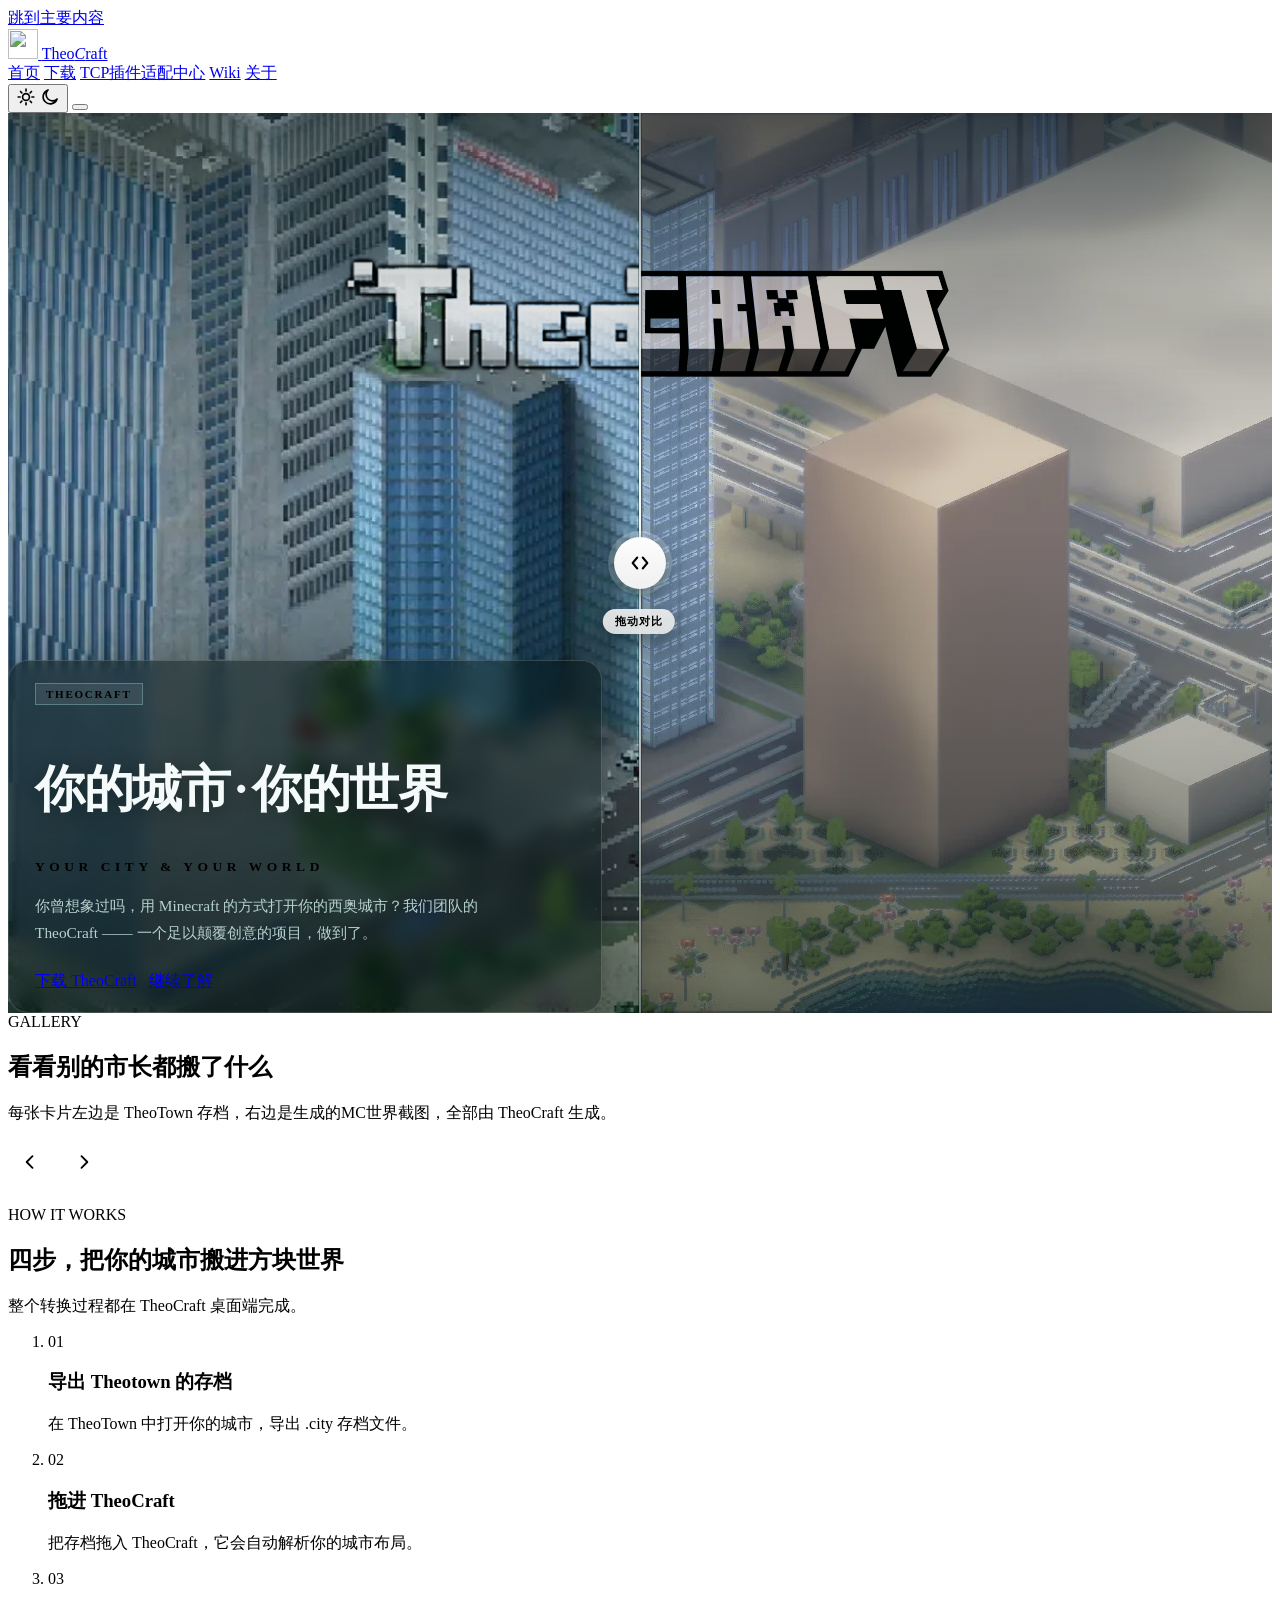
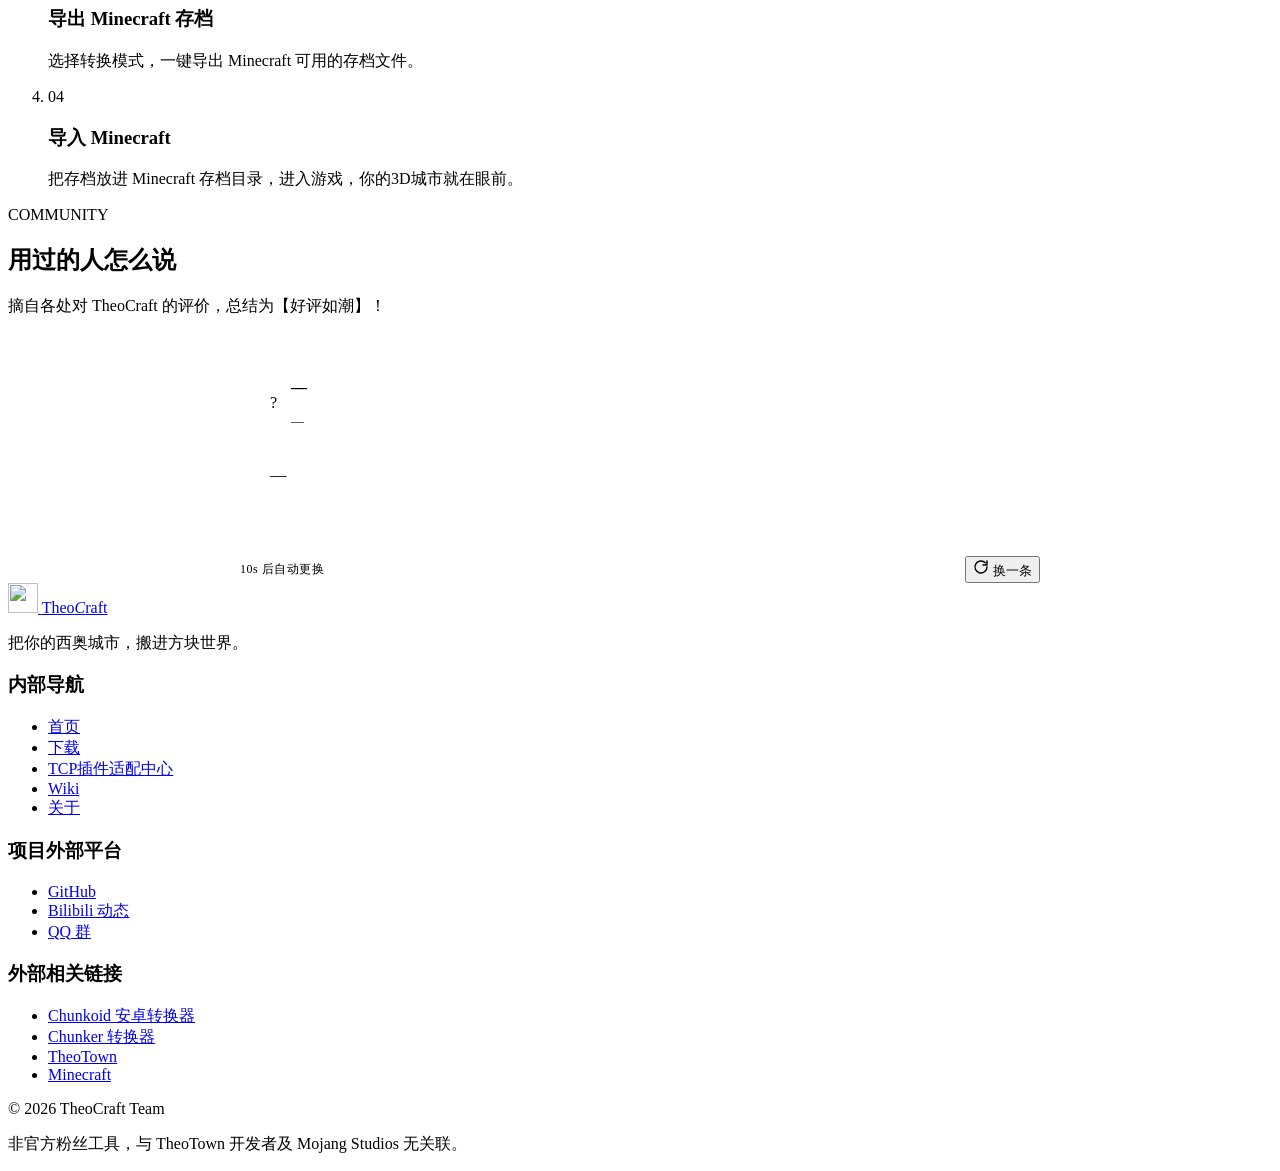
==== index.html @ 5db36d24 "Merge pull request #1 from DozenesStudio/main update v0.0.2-260111" ====
<!DOCTYPE html>
<html lang="zh-CN">

<head>
  <meta charset="UTF-8">
  <meta name="viewport" content="width=device-width, initial-scale=1">
  <meta name="color-scheme" content="light dark">
  <meta name="theme-color" content="#04211f">
  <title>TheoCraft</title>
  <meta name="description"
    content="TheoCraft————用Minecraft打开你的西奥城市！">

  <!-- 主题判定放在最前面：深色模式用户不会先看到一瞬白屏 -->
  <script>
    (function () {
      var root = document.documentElement;
      root.classList.add('js');            // 有 JS 才启用滚动入场动画，避免脚本失效时内容不显示
      var theme;
      try {
        theme = localStorage.getItem('theocraft-theme');
        if (theme !== 'light' && theme !== 'dark') {
          theme = window.matchMedia('(prefers-color-scheme: dark)').matches ? 'dark' : 'light';
        }
      } catch (e) {
        theme = 'light';
      }
      root.setAttribute('data-theme', theme);
    })();
  </script>

  <!-- 内联 SVG 图标，不额外请求文件 -->
  <link rel="icon"
    href="data:image/svg+xml,%3Csvg xmlns='http://www.w3.org/2000/svg' viewBox='0 0 32 32'%3E%3Cpath d='M18 3.1 29.2 8.7 18 14.3 6.8 8.7z' fill='%236cbb3c'/%3E%3Cpath d='M6.8 8.7 18 14.3v13.6L6.8 22.3z' fill='%2314a794'/%3E%3Cpath d='M29.2 8.7 18 14.3v13.6l11.2-5.6z' fill='%230b4741'/%3E%3C/svg%3E">

  <link rel="stylesheet" href="style.css">
</head>

<body>
  <a class="skip-link" href="#main">跳到主要内容</a>

  <!-- ==========================================================
       1. 导航栏：覆盖在首屏大图之上，滚动过首屏后变为实底
          链接居中置顶，左侧 logo 固定；所有页面共用同一套结构
       ========================================================== -->
  <header class="nav" id="siteNav">
    <div class="nav__inner">
      <!-- LOGO：图片取自 assets/icon/Sicon.svg（单色白，浅色底上由 CSS 反相） -->
      <a class="logo" href="index.html" aria-label="TheoCraft 首页">
        <img class="logo__mark" src="assets/icon/Sicon.svg" alt="" width="30" height="30">
        <span class="logo__text">Theo<em>C</em>raft</span>
      </a>

      <!-- 导航链接：桌面端绝对居中，窄屏由 JS 收进汉堡菜单 -->
      <nav class="nav__links" id="navLinks" aria-label="主导航">
        <a class="nav__link is-active" href="index.html" aria-current="page">首页</a>
        <a class="nav__link" href="download/index.html">下载</a>
        <a class="nav__link" href="plugins/index.html">TCP插件适配中心</a>
        <a class="nav__link" href="wiki/index.html">Wiki</a>
        <a class="nav__link" href="about/index.html">关于</a>
      </nav>

      <div class="nav__tools">
        <!-- 白天 / 黑夜模式切换 -->
        <button class="theme-toggle" id="themeToggle" type="button" aria-label="切换到深色模式" title="切换白天 / 黑夜模式">
          <span class="theme-toggle__icons" aria-hidden="true">
            <svg class="theme-toggle__icon theme-toggle__icon--sun" viewBox="0 0 24 24" width="20" height="20"
              fill="none" stroke="currentColor" stroke-width="2" stroke-linecap="round">
              <circle cx="12" cy="12" r="4.1"></circle>
              <path d="M12 2.6v2.3M12 19.1v2.3M2.6 12h2.3M19.1 12h2.3M5.4 5.4 7 7M17 17l1.6 1.6M18.6 5.4 17 7M7 17l-1.6 1.6">
              </path>
            </svg>
            <svg class="theme-toggle__icon theme-toggle__icon--moon" viewBox="0 0 24 24" width="20" height="20"
              fill="none" stroke="currentColor" stroke-width="2" stroke-linecap="round" stroke-linejoin="round">
              <path d="M20.5 14.4A8.6 8.6 0 1 1 9.6 3.5a6.7 6.7 0 0 0 10.9 10.9Z"></path>
            </svg>
          </span>
        </button>

        <button class="hamburger" id="navToggle" type="button" aria-label="打开菜单" aria-expanded="false"
          aria-controls="navLinks">
          <span class="hamburger__bar"></span>
          <span class="hamburger__bar"></span>
          <span class="hamburger__bar"></span>
        </button>
      </div>
    </div>
  </header>

  <main id="main">

    <!-- ==========================================================
         2. Hero 首屏：对比大图铺满整个屏幕
         ========================================================== -->
    <section class="hero" id="top">

      <!-- 舞台层：背景图 + 对比图 + 压暗层 + 角标，全部铺满首屏 -->
      <div class="hero__stage">

        <!-- 全屏背景图：与对比图交替播放（5 秒切换，拖动对比轴时暂停） -->
        <div class="hero__bg" id="heroBg" aria-hidden="true">
          <img src="assets/background.webp" alt="" draggable="false">
        </div>

        <!-- 拖动对比：两张图尺寸完全一致，右侧靠 clip-path 按 --pos 裁剪露出 -->
        <div class="compare" id="compare" role="slider" tabindex="0"
          aria-label="TheoTown 原图与 Minecraft 效果对比：左右拖动查看" aria-valuemin="0" aria-valuemax="100"
          aria-valuenow="50">
          <img class="compare__layer compare__layer--before" src="assets/before.webp" alt="TheoTown 中的像素城市俯视图"
            draggable="false" fetchpriority="high">
          <img class="compare__layer compare__layer--after" src="assets/after.webp" alt="同一座城市转换到 Minecraft 后的方块俯视图"
            draggable="false" fetchpriority="high">

          <!-- 竖直隔板 + 圆形手柄 + 拖动提示 -->
          <div class="compare__divider" aria-hidden="true">
            <span class="compare__handle">
              <svg viewBox="0 0 24 24" width="22" height="22" fill="none" stroke="currentColor" stroke-width="2.2"
                stroke-linecap="round" stroke-linejoin="round">
                <path d="M9 6 4 12l5 6"></path>
                <path d="M15 6l5 6-5 6"></path>
              </svg>
            </span>
            <span class="compare__hint">拖动对比</span>
          </div>
        </div>

        <!-- 压暗层：保证导航栏与文案在任何截图上都能看清 -->
        <div class="hero__scrim" aria-hidden="true"></div>

      <!-- 文案层：鼠标移上来时，整张对比图高斯模糊以突出文字 -->
      <div class="hero__content">
        <div class="hero__panel" id="heroPanel">
          <span class="hero__eyebrow">TheoCraft</span>
          <h1 class="hero__title">你的城市<span class="hero__comma">·</span>你的世界</h1>
          <p class="hero__en">YOUR CITY & YOUR WORLD</p>
          <p class="hero__sub">
            你曾想象过吗，用 Minecraft 的方式打开你的西奥城市？我们团队的 TheoCraft —— 一个足以颠覆创意的项目，做到了。
          </p>
          <div class="hero__actions">
            <a class="btn btn--primary btn--lg" href="download/index.html">下载 TheoCraft</a>
            <a class="btn btn--ghost btn--lg" href="#gallery">继续了解</a>
          </div>
        </div>
      </div>
    </section>

    <div class="pixel-band" aria-hidden="true"></div>

    <!-- ==========================================================
         3. 转化实例：横向滚动列表（卡片内含前 / 后对比）
         ========================================================== -->
    <section class="section" id="gallery">
      <div class="container">
        <div class="section__head section__head--row reveal">
          <div>
            <span class="section__eyebrow">GALLERY</span>
            <h2 class="section__title">看看别的市长都搬了什么</h2>
            <p class="section__desc">每张卡片左边是 TheoTown 存档，右边是生成的MC世界截图，全部由 TheoCraft 生成。</p>
          </div>
          <!-- 桌面端左右箭头：不依赖鼠标滚轮横滑 -->
          <div class="gallery__nav">
            <button class="arrow" id="galleryPrev" type="button" aria-label="上一个实例">
              <svg viewBox="0 0 24 24" width="20" height="20" fill="none" stroke="currentColor" stroke-width="2.2"
                stroke-linecap="round" stroke-linejoin="round">
                <path d="M15 5l-7 7 7 7"></path>
              </svg>
            </button>
            <button class="arrow" id="galleryNext" type="button" aria-label="下一个实例">
              <svg viewBox="0 0 24 24" width="20" height="20" fill="none" stroke="currentColor" stroke-width="2.2"
                stroke-linecap="round" stroke-linejoin="round">
                <path d="M9 5l7 7-7 7"></path>
              </svg>
            </button>
          </div>
        </div>

        <!-- 卡片由 script.js 里的 CONVERSIONS 数组渲染 -->
        <div class="gallery__viewport" id="galleryTrack">
          <div class="gallery__list" id="galleryList"></div>
        </div>
      </div>
    </section>

    <!-- ==========================================================
         4. 怎么用：四步流程（下载信息见下载页）
         ========================================================== -->
    <section class="section section--alt" id="download">
      <div class="container">
        <div class="section__head reveal">
          <span class="section__eyebrow">HOW IT WORKS</span>
          <h2 class="section__title">四步，把你的城市搬进方块世界</h2>
          <p class="section__desc">
            整个转换过程都在 TheoCraft 桌面端完成。
          </p>
        </div>

        <ol class="steps">
          <li class="step reveal">
            <span class="step__num">01</span>
            <h3 class="step__title">导出 Theotown 的存档</h3>
            <p class="step__text">在 TheoTown 中打开你的城市，导出 .city 存档文件。</p>
          </li>
          <li class="step reveal">
            <span class="step__num">02</span>
            <h3 class="step__title">拖进 TheoCraft</h3>
            <p class="step__text">把存档拖入 TheoCraft，它会自动解析你的城市布局。</p>
          </li>
          <li class="step reveal">
            <span class="step__num">03</span>
            <h3 class="step__title">导出 Minecraft 存档</h3>
            <p class="step__text">选择转换模式，一键导出 Minecraft 可用的存档文件。</p>
          </li>
          <li class="step reveal">
            <span class="step__num">04</span>
            <h3 class="step__title">导入 Minecraft</h3>
            <p class="step__text">把存档放进 Minecraft 存档目录，进入游戏，你的3D城市就在眼前。</p>
          </li>
        </ol>
      </div>
    </section>

    <!-- ==========================================================
         5. 用户评价：10 秒自动轮播 + 手动刷新
         ========================================================== -->
    <section class="section" id="reviews">
      <div class="container">
        <div class="section__head reveal">
          <span class="section__eyebrow">COMMUNITY</span>
          <h2 class="section__title">用过的人怎么说</h2>
          <p class="section__desc">摘自各处对 TheoCraft 的评价，总结为【好评如潮】！</p>
        </div>

        <div class="review">
          <!-- 外面这层只负责滚动入场：淡入淡出交给里面的 review__card -->
          <div class="reveal">
            <!-- aria-live：内容自动变化时对读屏软件友好 -->
            <article class="review__card" id="reviewCard" aria-live="polite">
              <div class="review__top">
                <span class="avatar avatar--lg" id="reviewAvatar">?</span>
                <div class="review__who">
                  <p class="review__name" id="reviewName">—</p>
                  <p class="review__role" id="reviewRole">—</p>
                </div>
                <div class="stars" id="reviewStars"></div>
              </div>
              <p class="review__text" id="reviewText">—</p>
              <div class="review__bar"><span id="reviewBar"></span></div>
            </article>
          </div>

          <div class="review__controls reveal">
            <span class="review__timer" id="reviewTimerText">10s 后自动更换</span>
            <button class="btn btn--outline btn--sm" id="reviewRefreshBtn" type="button">
              <svg viewBox="0 0 24 24" width="16" height="16" fill="none" stroke="currentColor" stroke-width="2.2"
                stroke-linecap="round" stroke-linejoin="round">
                <path d="M21 12a9 9 0 1 1-2.6-6.4"></path>
                <path d="M21 3v6h-6"></path>
              </svg>
              换一条
            </button>
          </div>
        </div>
      </div>
    </section>

  </main>

  <!-- ==========================================================
       页脚（三列）
       ========================================================== -->
  <footer class="footer">
    <div class="container">
      <div class="footer__top">
        <a class="logo logo--footer" href="index.html" aria-label="TheoCraft 首页">
          <img class="logo__mark" src="assets/icon/Sicon.svg" alt="" width="30" height="30">
          <span class="logo__text">Theo<em>C</em>raft</span>
        </a>
        <p class="footer__tagline">把你的西奥城市，搬进方块世界。</p>
      </div>

      <div class="footer__cols">
        <div class="footer__col">
          <h3 class="footer__col-title">内部导航</h3>
          <ul class="footer__list">
            <li><a href="index.html">首页</a></li>
            <li><a href="download/index.html">下载</a></li>
            <li><a href="plugins/index.html">TCP插件适配中心</a></li>
            <li><a href="wiki/index.html">Wiki</a></li>
            <li><a href="about/index.html">关于</a></li>
          </ul>
        </div>

        <div class="footer__col">
          <h3 class="footer__col-title">项目外部平台</h3>
          <ul class="footer__list">
            <li><a href="https://github.com/dozeneststudio/theocraft" target="_blank" rel="noopener">GitHub</a></li>
            <!-- 链接待补充 -->
            <li><a href="#" data-todo title="待补充">Bilibili 动态</a></li>
            <!-- 链接待补充 -->
            <li><a href="#" data-todo title="待补充">QQ 群</a></li>
          </ul>
        </div>

        <div class="footer__col">
          <h3 class="footer__col-title">外部相关链接</h3>
          <ul class="footer__list">
            <li><a href="https://www.chunkoid.top" target="_blank" rel="noopener">Chunkoid 安卓转换器</a></li>
            <li><a href="https://www.chunker.app" target="_blank" rel="noopener">Chunker 转换器</a></li>
            <li><a href="https://www.theotown.com/" target="_blank" rel="noopener">TheoTown</a></li>
            <li><a href="https://www.minecraft.net/" target="_blank" rel="noopener">Minecraft</a></li>
          </ul>
        </div>
      </div>

      <div class="footer__bottom">
        <p class="footer__copy">© <span id="footerYear">2026</span> TheoCraft Team</p>
        <p class="footer__legal">非官方粉丝工具，与 TheoTown 开发者及 Mojang Studios 无关联。</p>
      </div>
    </div>
  </footer>

  <script src="assets/js/base.js" defer></script>
  <script src="script.js" defer></script>
</body>

</html>
---- style.css ----
/* ==========================================================================
   TheoCraft — 首页专属样式（style.css）
   --------------------------------------------------------------------------
   通用部分（设计令牌、导航、按钮、页脚、步骤、CTA、入场动画等）
   都在 assets/css/base.css 里，这里只写首页独有的模块：
     · Hero 首屏（全屏背景图 + 拖动对比大图 + 文案框，5 秒交替）
     · 转化实例横向滚动列表
     · 用户评价轮播
   ========================================================================== */
@import url("assets/css/base.css");

/* --------------------------------------------------------------------------
   1. Hero 首屏：对比大图铺满整个屏幕
   -------------------------------------------------------------------------- */
.hero {
  position: relative;
  height: 100vh;
  height: 100svh;          /* 移动端浏览器地址栏收起时不跳动 */
  min-height: 520px;
  overflow: hidden;
  background: var(--teal-950);
  /* 首屏永远是深色底：幽灵按钮按深色底配色 */
  --btn-ghost-fg: #d9ece9;
  --btn-ghost-bd: rgba(255, 255, 255, .3);
  --btn-ghost-bg: rgba(255, 255, 255, .1);
}

/* 舞台层：所有「贴边铺满」的东西都放在这里 */
.hero__stage {
  position: absolute; inset: 0; z-index: 1;
  overflow: hidden;
  animation: heroFade 1s var(--ease) backwards;
}

/* --- 全屏背景图：与对比图交替播放 --- */
.hero__bg {
  position: absolute; inset: 0; z-index: 0;
  overflow: hidden;
  opacity: 0;
  transition: opacity 1s var(--ease);
}
.hero__bg img {
  width: 100%; height: 100%;
  object-fit: cover;
}
/* 背景模式：显示背景图，隐藏对比组件和角标 */
.hero__stage.is-bg .hero__bg { opacity: 1; }
.hero__stage.is-bg .compare { opacity: 0; pointer-events: none; }
.hero__stage.is-bg .tag { opacity: 0; }

/* --- 拖动对比组件：没有边框、没有圆角、没有阴影，直接铺满 --- */
.compare {
  --pos: 50%;
  position: absolute; inset: 0; z-index: 1;
  overflow: hidden;
  cursor: ew-resize;
  /* 横向手势交给 JS 处理，纵向仍然可以正常滚动页面（移动端关键） */
  touch-action: pan-y;
  -webkit-user-select: none; user-select: none;
  -webkit-tap-highlight-color: transparent;
  /* 鼠标悬停在文案框上时，整张对比图糊掉，把注意力让给文字 */
  /* opacity 用于和背景图交替淡入淡出 */
  transition: filter .38s var(--ease), transform .5s var(--ease), opacity 1s var(--ease);
}
.hero.is-focus .compare { filter: blur(11px) saturate(.92); transform: scale(1.03); }

.compare__layer {
  position: absolute; inset: 0;
  width: 100%; height: 100%;
  object-fit: cover;
  pointer-events: none;
  animation: heroZoom 2s var(--ease) backwards;
  transition: clip-path .18s ease;
}
/* 右侧（Minecraft）图：从左侧按 --pos 裁掉，露出右边的部分 */
.compare__layer--after { clip-path: inset(0 0 0 var(--pos)); }

/* 拖动过程中关掉过渡，保证跟手 */
.compare.is-dragging .compare__layer,
.compare.is-dragging .compare__divider { transition: none; }

.compare__divider {
  position: absolute; top: 0; bottom: 0; left: var(--pos);
  width: 2px; margin-left: -1px;
  background: rgba(255, 255, 255, .94);
  box-shadow: 0 0 0 1px rgba(4, 33, 31, .35), 0 0 26px rgba(0, 0, 0, .5);
  pointer-events: none;
  transition: left .18s ease;
}
.compare__handle {
  position: absolute; top: 50%; left: 50%;
  /* 居中用 transform（兼容性最好）；晃动和缩放分别用独立的 translate / scale，
     三个属性互不覆盖，才能做到「一边晃一边放大」 */
  transform: translate(-50%, -50%);
  translate: 0 0;
  scale: 1;
  display: grid; place-items: center;
  width: 52px; height: 52px;
  border-radius: 50%;
  background: #fff;
  color: var(--teal-700);
  box-shadow: 0 6px 18px rgba(4, 33, 31, .5), 0 0 0 6px rgba(255, 255, 255, .24);
  transition: scale .16s ease;
}
.compare:hover .compare__handle,
.compare.is-dragging .compare__handle { scale: 1.06; }

/* 首次进入时的「可以拖」暗示：手柄轻轻来回晃
   注意：这里不能写成 :not(:hover)——.compare 是 inset:0 铺满整个首屏的，
   鼠标一移进画面就命中 hover，动画会被立刻摘掉，等于永远看不到。
   收尾只交给 .has-touched（用户真正拖过一次 / 用键盘调过就停），
   拖动中临时停一下，避免和缩放效果打架。 */
.compare:not(.has-touched):not(.is-dragging) .compare__handle {
  animation: handleNudge 2.8s ease-in-out 1.4s infinite;
}

/* 手柄下方的提示药丸 */
.compare__hint {
  position: absolute; left: 0; top: calc(50% + 46px);
  transform: translateX(-50%);
  padding: 5px 12px;
  border-radius: 999px;
  background: rgba(255, 255, 255, .94);
  color: var(--teal-800);
  font-family: var(--font-mono);
  font-size: 11px; font-weight: 700; letter-spacing: .1em;
  white-space: nowrap;
  box-shadow: 0 8px 22px rgba(2, 12, 11, .38);
  transition: opacity .3s ease, transform .3s ease;
}
.compare.has-touched .compare__hint { opacity: 0; transform: translateX(-50%) translateY(-8px); }

/* --- 压暗层：保证导航栏和文案在任何截图上都看得清 ---
   默认只上 62% 的浓度，背景大图能透出来；
   鼠标悬停 / 键盘聚焦到文案框时补满至 100%。 */
.hero__scrim {
  position: absolute; inset: 0; z-index: 2; pointer-events: none;
  background:
    /* 顶部：给导航栏压出一块足够暗的底，白色文字才稳 */
    linear-gradient(180deg, rgba(3, 17, 16, .82) 0%, rgba(3, 17, 16, .58) 7%,
                    rgba(3, 17, 16, .24) 19%, transparent 38%),
    /* 底部：托住文案框 */
    linear-gradient(0deg, rgba(3, 17, 16, .86) 0%, rgba(3, 17, 16, .5) 20%, transparent 54%);
  opacity: .62;
  transition: opacity .42s var(--ease);
}
.hero.is-focus .hero__scrim { opacity: 1; }

/* 文案层 */
.hero__content {
  position: absolute; inset: 0; z-index: 4;
  display: flex; align-items: flex-end; justify-content: flex-start;
  /* 下边距加大，把文案框整体往下压；上边距只保留导航栏高度即可 */
  padding-block: var(--nav-h) clamp(26px, 4vh, 46px);
  padding-inline: max(24px, calc((100% - var(--container)) / 2));
  pointer-events: none;    /* 让空白区域仍然可以拖动对比图 */
}

/* 文案框：默认浅浅一层玻璃，保证文字始终清晰；鼠标移上来时加强并模糊底图 */
.hero__panel {
  pointer-events: auto;
  width: 100%;
  /* 620px 时卡片右边缘会越过画面中线、盖住中央滑块，收窄到 540px 避开；
     两侧 padding 也一并从 30/26 收到 26/22，让卡片更紧凑 */
  max-width: 540px;
  padding: 22px 26px 20px;
  border: 1px solid rgba(255, 255, 255, .16);
  border-radius: 20px;
  background: rgba(3, 18, 17, .46);
  -webkit-backdrop-filter: blur(9px) saturate(1.1);
  backdrop-filter: blur(9px) saturate(1.1);
  box-shadow: 0 24px 64px rgba(2, 12, 11, .46);
  transition: background-color .38s var(--ease), border-color .38s var(--ease),
              transform .38s var(--ease);
}
.hero.is-focus .hero__panel {
  background: rgba(3, 18, 17, .66);
  border-color: rgba(255, 255, 255, .26);
  transform: translateY(-3px);
}

.hero__eyebrow {
  display: inline-block;
  margin-bottom: 14px;
  padding: 4px 10px;
  border: 1px solid rgba(155, 227, 217, .34);
  border-radius: var(--r-xs);
  background: rgba(255, 255, 255, .08);
  color: var(--teal-200);
  font-family: var(--font-mono);
  font-size: 11px; font-weight: 700; letter-spacing: .16em; text-transform: uppercase;
}

.hero__title {
  /* 上限从 58px 降到 50px：文案框收窄到 540px 后，58px 会把标题折成两行
     （实测 52px 是单行上界，50px 留一点余量） */
  font-size: clamp(30px, 4.2vw, 50px);
  line-height: 1.14;
  font-weight: 800;
  letter-spacing: -.03em;
  color: #f4fbfa;
  text-shadow: 0 2px 20px rgba(2, 12, 11, .4);
}
.hero__comma { color: var(--teal-300); margin: 0 .12em; }

.hero__en {
  margin-top: 10px;
  color: var(--teal-200);
  font-family: var(--font-mono);
  font-size: clamp(11px, 1.05vw, 14px);
  font-weight: 700;
  letter-spacing: .34em;
  text-transform: uppercase;
}

.hero__sub {
  margin-top: 18px;
  max-width: 30em;
  font-size: clamp(14.5px, 1.2vw, 16.5px);
  line-height: 1.75;
  color: #b6d2ce;
}

.hero__actions {
  margin-top: 24px;
  display: flex; flex-wrap: wrap; gap: 12px;
}

/* 文案逐行入场 */
.hero__panel > * { animation: heroIn .85s var(--ease) backwards; }
.hero__panel > *:nth-child(1) { animation-delay: .14s; }
.hero__panel > *:nth-child(2) { animation-delay: .22s; }
.hero__panel > *:nth-child(3) { animation-delay: .30s; }
.hero__panel > *:nth-child(4) { animation-delay: .38s; }
.hero__panel > *:nth-child(5) { animation-delay: .46s; }
.hero__panel > *:nth-child(6) { animation-delay: .54s; }

/* --------------------------------------------------------------------------
   2. 转化实例：横向滚动列表
   -------------------------------------------------------------------------- */
.gallery__nav { display: flex; gap: 10px; flex: 0 0 auto; }

.arrow {
  display: grid; place-items: center;
  width: 44px; height: 44px;
  border: 1px solid var(--line);
  border-radius: var(--r-sm);
  background: var(--surface); color: var(--ink-2);
  box-shadow: var(--sh-hard);
  cursor: pointer;
  transition: border-color .16s ease, color .16s ease, transform .1s ease;
}
.arrow:hover:not(:disabled) { border-color: var(--teal-400); color: var(--accent-text); }
.arrow:active:not(:disabled) { transform: translateY(2px); }
.arrow:disabled { opacity: .35; cursor: default; box-shadow: none; }

.gallery__viewport {
  overflow-x: auto;
  overflow-y: hidden;
  scroll-snap-type: x proximity;   /* 用 proximity，避免和按钮平滑滚动打架 */
  scroll-behavior: smooth;
  scrollbar-width: thin;
  scrollbar-color: var(--line-strong) transparent;
  padding: 6px 4px 16px;
}
.gallery__viewport::-webkit-scrollbar { height: 6px; }
.gallery__viewport::-webkit-scrollbar-thumb {
  background: var(--line-strong); border-radius: 999px;
}
.gallery__viewport::-webkit-scrollbar-track { background: transparent; }

/* 卡片数量少时按内容左对齐排列，不会出现被撑开的大片空白 */
.gallery__list {
  display: flex;
  align-items: stretch;
  justify-content: flex-start;
  gap: var(--gap);
  width: max-content;
  min-width: 100%;
}

.card-shot {
  flex: 0 0 clamp(272px, 31vw, 366px);
  display: flex; flex-direction: column;
  scroll-snap-align: start;
  background: var(--surface);
  border: 1px solid var(--line);
  border-radius: var(--r-lg);
  overflow: hidden;
  box-shadow: var(--sh-sm);
  transition: transform .18s ease, box-shadow .18s ease, border-color .18s ease;
}
.card-shot:hover {
  transform: translateY(-4px);
  box-shadow: var(--sh-md);
  border-color: var(--line-strong);
}

/* 卡片内的前 / 后对比：左原图，右效果图 */
.card-shot__media {
  display: grid;
  grid-template-columns: 1fr 1fr;
  height: 186px;
  background: var(--sunken);
}
.card-shot__half { position: relative; overflow: hidden; }
.card-shot__half img {
  width: 100%; height: 100%; object-fit: cover;
  transition: transform .55s var(--ease);
}
.card-shot:hover .card-shot__half img { transform: scale(1.06); }
/* 中间那条分界线 */
.card-shot__half--after { border-left: 2px solid var(--surface); }

.card-shot__tag {
  position: absolute; left: 8px; bottom: 8px;
  padding: 3px 7px;
  border-radius: var(--r-xs);
  background: rgba(4, 33, 31, .72);
  color: var(--teal-200);
  font-family: var(--font-mono);
  font-size: 9.5px; font-weight: 700; letter-spacing: .08em; text-transform: uppercase;
}
.card-shot__tag--after { background: rgba(60, 122, 32, .8); color: #eaf7dc; }

.card-shot__body { padding: 15px 17px 18px; }

.card-shot__city { font-size: 17px; font-weight: 750; letter-spacing: -.01em; }

.card-shot__meta { display: flex; flex-wrap: wrap; gap: 6px; margin-top: 10px; }
.meta-chip {
  padding: 4px 9px;
  border: 1px solid var(--line);
  border-radius: var(--r-xs);
  background: var(--chip-bg);
  color: var(--ink-2);
  font-family: var(--font-mono);
  font-size: 11px; letter-spacing: .03em;
}
.meta-chip--mode {
  border-color: var(--accent-soft-brd); background: var(--accent-soft-bg); color: var(--accent-soft-fg);
}
.meta-chip--block {
  border-color: var(--grass-soft-brd); background: var(--grass-soft-bg); color: var(--grass-soft-fg);
}

.card-shot__note { margin-top: 12px; font-size: 13.5px; color: var(--muted); }

/* --------------------------------------------------------------------------
   3. 用户评价（10 秒轮播）
   -------------------------------------------------------------------------- */
.review { max-width: 800px; margin: 0 auto; }

.review__card {
  position: relative;
  padding: 30px 30px 24px;
  background: var(--surface);
  border: 1px solid var(--line);
  border-radius: var(--r-lg);
  box-shadow: var(--sh-md);
  /* 轮播时的淡入淡出过渡（和 .reveal 不冲突：入场用的是 animation，不是 transition） */
  transition: opacity .28s ease, transform .28s ease;
}
.review__card.is-fading { opacity: 0; transform: translateY(8px); }

/* 卡片左侧的像素装饰条 */
.review__card::before {
  content: "";
  position: absolute; left: 0; top: 26px;
  width: 4px; height: 46px;
  background: linear-gradient(var(--teal-500) 0 50%, var(--grass-500) 50% 100%);
  border-radius: 0 3px 3px 0;
}

.review__top { display: flex; align-items: center; gap: 14px; }
.review__who { flex: 1 1 auto; min-width: 0; }
.review__name { font-size: 16px; font-weight: 750; }
.review__role { font-size: 13px; color: var(--muted); }

.stars { display: flex; gap: 3px; font-size: 15px; letter-spacing: 1px; }
.star { color: var(--track); animation: starPop .4s var(--ease) backwards; }
.star:nth-child(2) { animation-delay: .05s; }
.star:nth-child(3) { animation-delay: .1s; }
.star:nth-child(4) { animation-delay: .15s; }
.star:nth-child(5) { animation-delay: .2s; }
.star--on { color: var(--amber); }

.review__text {
  margin-top: 18px;
  font-size: 16.5px; line-height: 1.85;
  color: var(--ink-2);
  text-wrap: pretty;
}

.review__bar {
  margin-top: 22px;
  height: 3px; border-radius: 999px;
  background: var(--track);
  overflow: hidden;
}
.review__bar > span {
  display: block; height: 100%; width: 100%;
  border-radius: 999px;
  background: linear-gradient(90deg, var(--teal-500), var(--grass-500));
  transition: width .25s linear;
}

.review__controls {
  display: flex; align-items: center; justify-content: space-between;
  gap: 12px; margin-top: 16px;
}
.review__timer {
  font-family: var(--font-mono);
  font-size: 12px; letter-spacing: .04em; color: var(--muted);
}

/* --------------------------------------------------------------------------
   5. 首页专属动效
   -------------------------------------------------------------------------- */
@keyframes heroIn {
  from { opacity: 0; transform: translateY(20px); }
  to   { opacity: 1; transform: none; }
}
@keyframes heroFade {
  from { opacity: 0; }
  to   { opacity: 1; }
}
@keyframes heroZoom {
  from { transform: scale(1.06); }
  to   { transform: none; }
}
@keyframes handleNudge {
  0%, 100% { translate: 0 0; }
  50%      { translate: 10px 0; }
}
@keyframes starPop {
  from { opacity: 0; transform: scale(.5) rotate(-25deg); }
  to   { opacity: 1; transform: none; }
}

/* --------------------------------------------------------------------------
   6. 首页响应式
   -------------------------------------------------------------------------- */
@media (max-width: 860px) {
  .hero__content { padding-inline: 20px; }
  .hero__panel { max-width: none; }
  .gallery__nav { align-self: flex-end; }
}

@media (max-width: 620px) {
  .hero { min-height: 480px; }
  .hero__content {
    padding-inline: 18px;
    padding-block: calc(var(--nav-h) + 16px) 22px;
  }
  .hero__panel { padding: 20px 20px 18px; border-radius: 16px; }
  .hero__eyebrow { margin-bottom: 10px; font-size: 10px; }
  .hero__title { font-size: clamp(28px, 9vw, 40px); }
  .hero__en { letter-spacing: .22em; }
  .hero__sub { margin-top: 12px; font-size: 14px; }
  .hero__actions { margin-top: 18px; flex-direction: column; align-items: stretch; }
  .hero__actions .btn { width: 100%; }

  .tag { top: calc(var(--nav-h) + 12px); left: 18px; }
  .tag--after { left: auto; right: 18px; }
  /* 手机上文案框占了下半屏，手柄和提示一起上移，落在露出来的画面上 */
  .compare__handle { top: 40%; width: 44px; height: 44px; }
  .compare__handle svg { width: 18px; height: 18px; }
  .compare__hint { top: calc(40% + 36px); font-size: 10px; padding: 4px 10px; }

  .gallery__viewport { padding: 4px 2px 14px; }
  /* 用 clamp 钳住上限：百分比基准会跟 .gallery__list 的 max-content 互相牵制，
     两边都被撑得远超屏幕（窄屏时卡片能涨到几千像素），所以这里给死上限 */
  .card-shot { flex: 0 0 clamp(260px, 80vw, 340px); }
  .card-shot__media { height: 158px; }

  .review__card { padding: 24px 20px 20px; }
  .review__text { font-size: 15.5px; }
}

/* 矮屏笔记本 / 横屏手机：压缩文案区，保证按钮不被挤出首屏 */
@media (max-height: 700px) and (min-width: 861px) {
  .hero__panel { padding: 20px 26px 18px; }
  .hero__title { font-size: clamp(28px, 3.6vw, 44px); }
  .hero__sub { margin-top: 12px; font-size: 14.5px; }
  .hero__actions { margin-top: 18px; }
}

@media (max-height: 560px) {
  .hero { min-height: 420px; }
  .hero__eyebrow { display: none; }
  .hero__sub { display: none; }
}

@media (prefers-reduced-motion: reduce) {
  .hero.is-focus .compare { transform: none; }
}
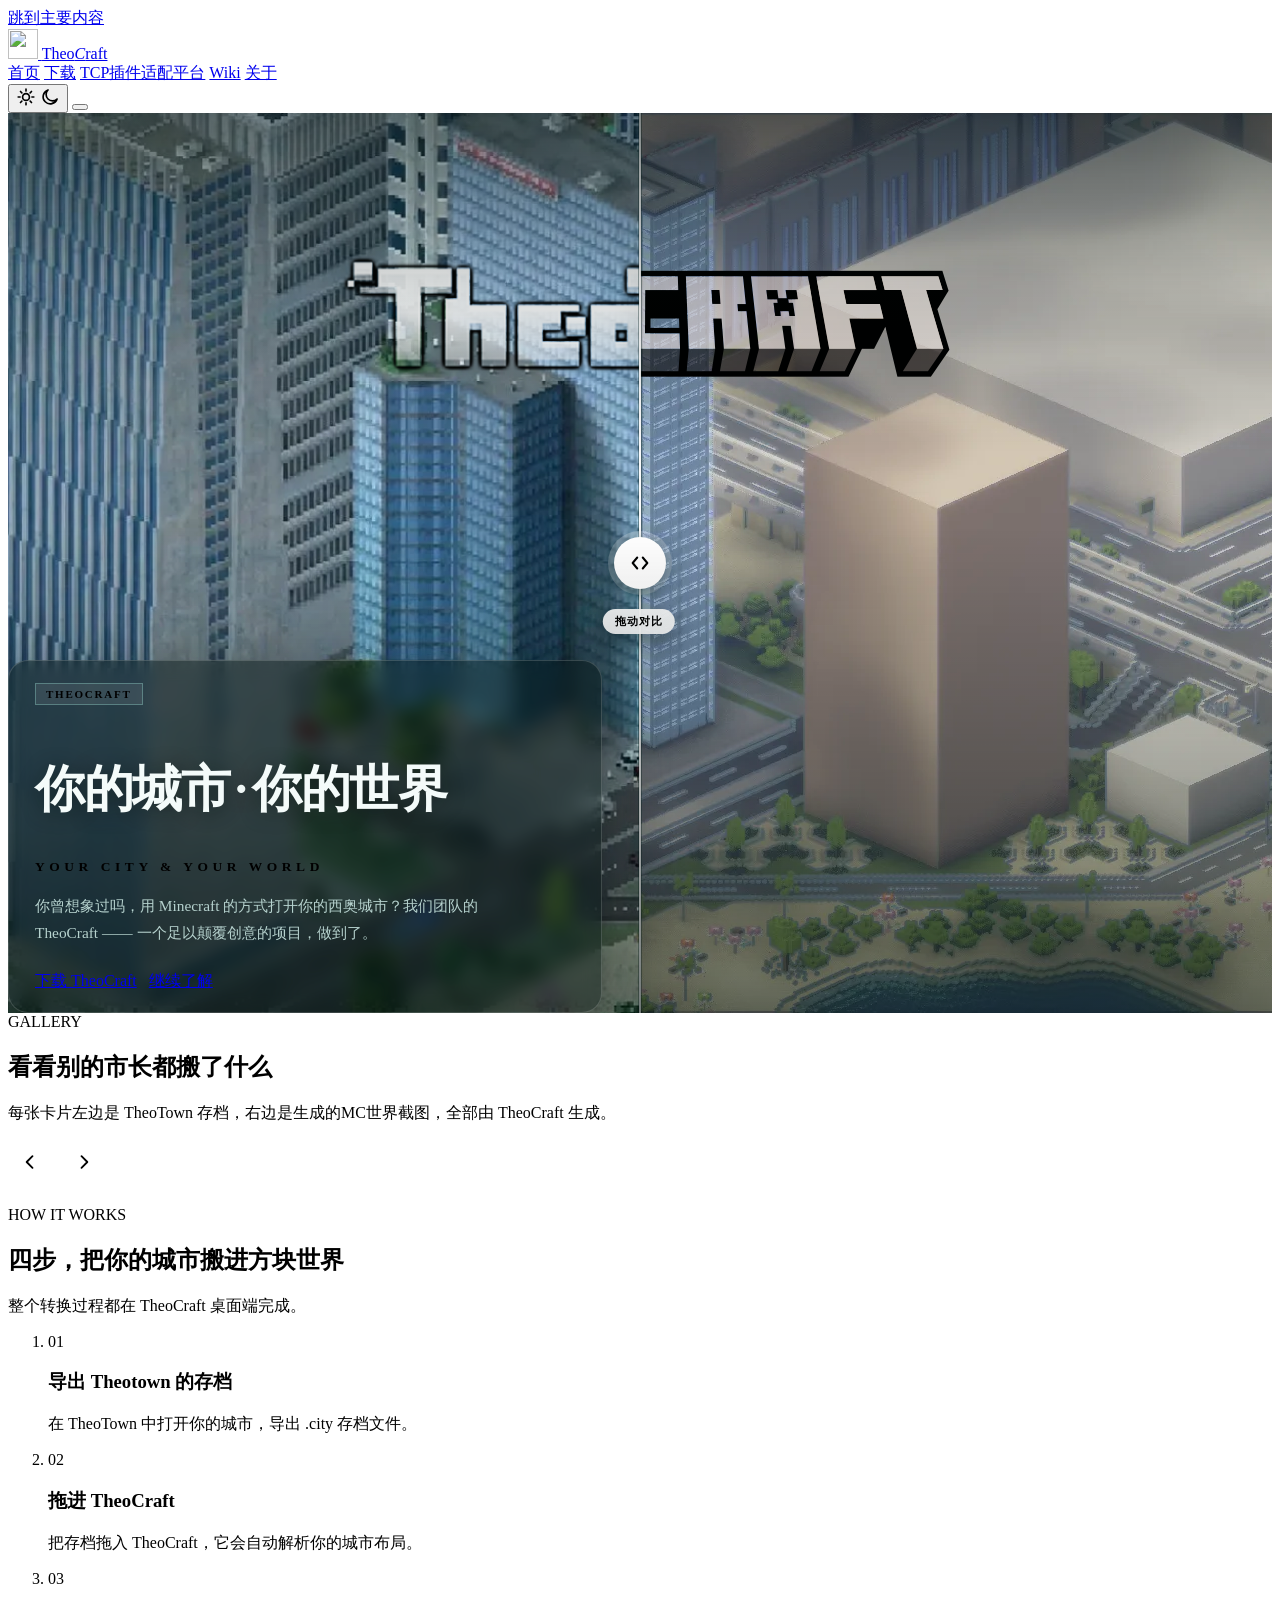
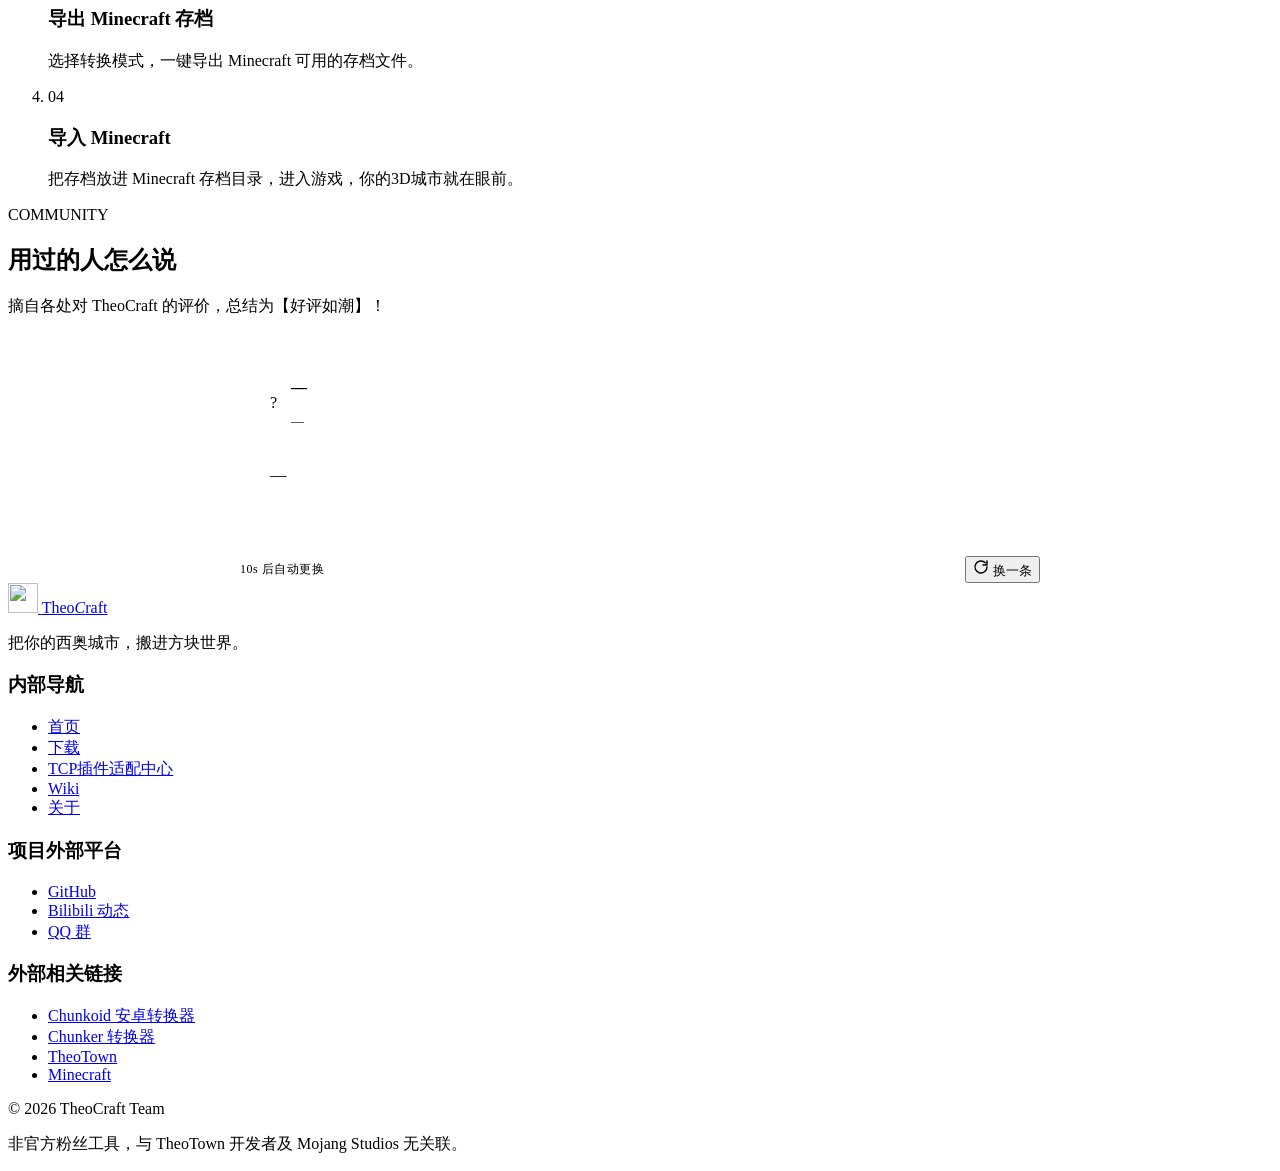
==== commit 171e5aaf: "Merge pull request #4 from DozenesStudio/main update" ====
--- a/index.html
+++ b/index.html
@@ -54,7 +54,7 @@
       <nav class="nav__links" id="navLinks" aria-label="主导航">
         <a class="nav__link is-active" href="index.html" aria-current="page">首页</a>
         <a class="nav__link" href="download/index.html">下载</a>
-        <a class="nav__link" href="plugins/index.html">TCP插件适配中心</a>
+        <a class="nav__link" href="plugins/index.html">TCP插件适配平台</a>
         <a class="nav__link" href="wiki/index.html">Wiki</a>
         <a class="nav__link" href="about/index.html">关于</a>
       </nav>
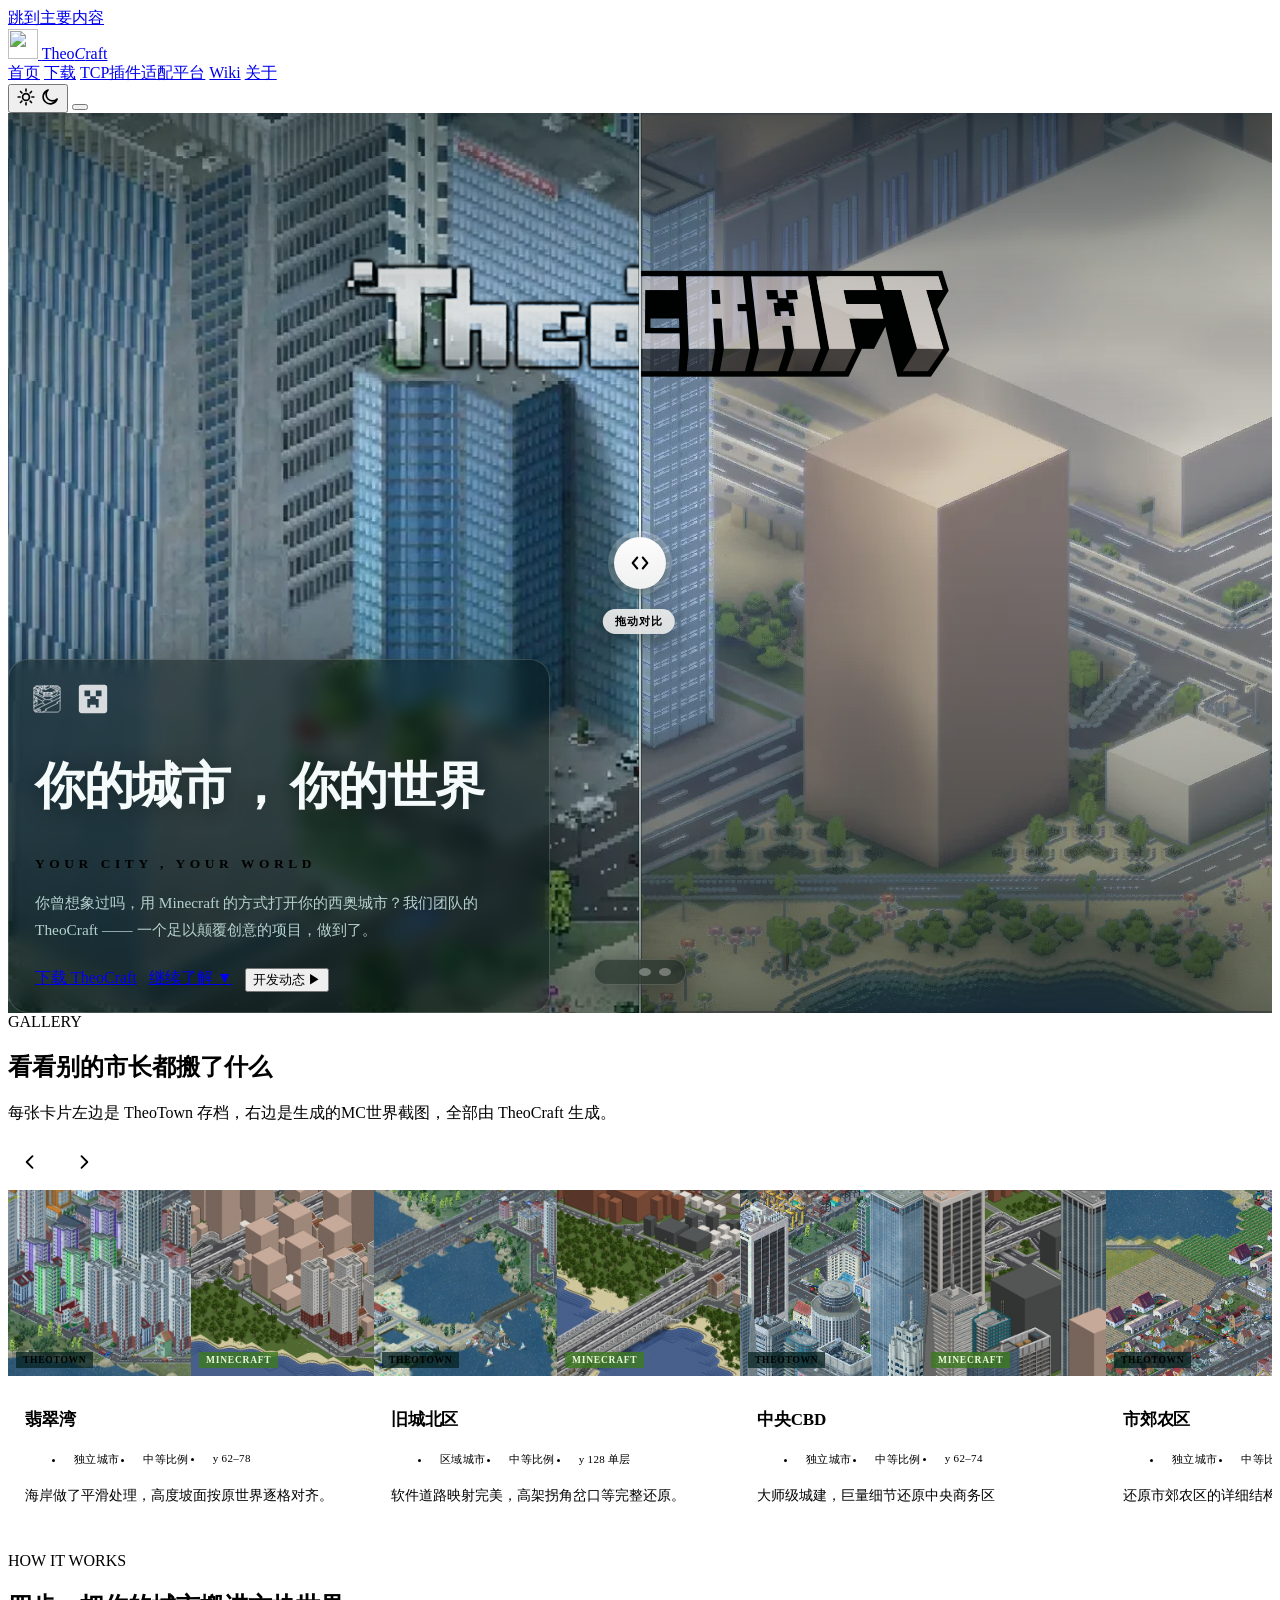
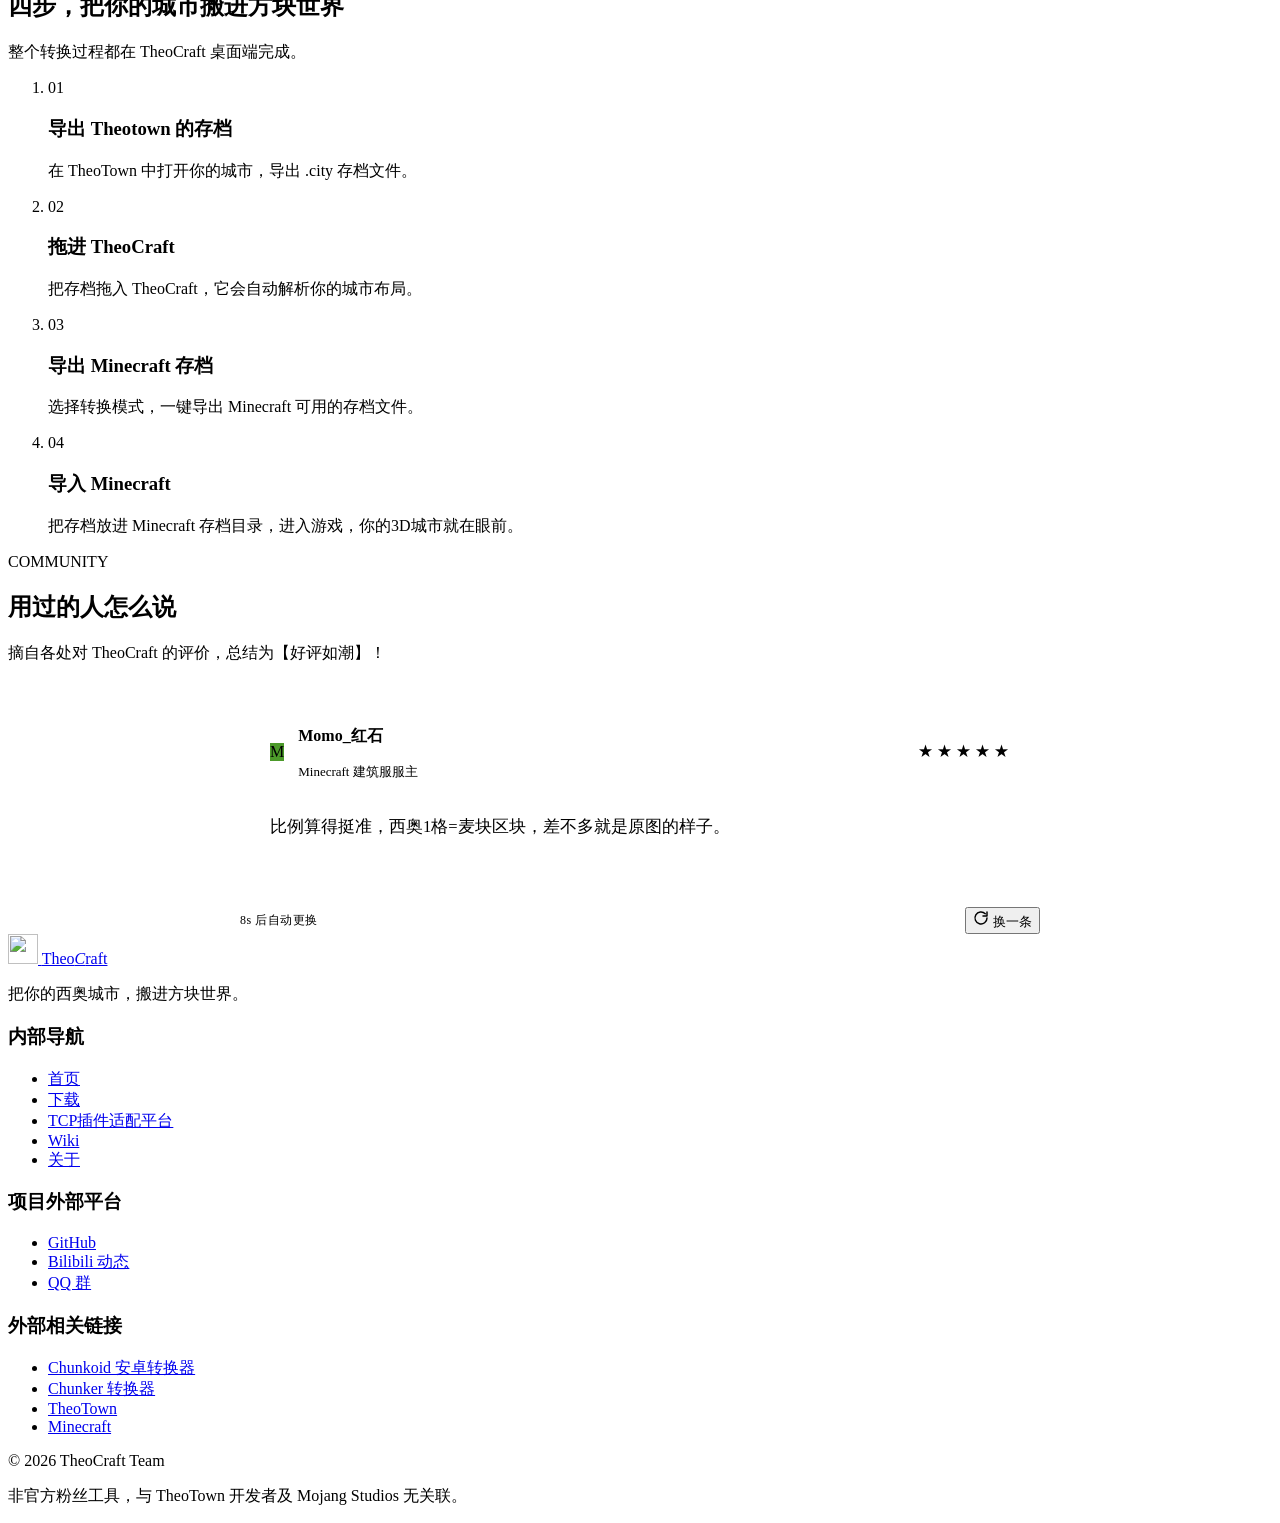
==== commit 59baa7eb: "Merge pull request #5 from DozenesStudio/main update" ====
--- a/index.html
+++ b/index.html
@@ -96,18 +96,19 @@
       <!-- 舞台层：背景图 + 对比图 + 压暗层 + 角标，全部铺满首屏 -->
       <div class="hero__stage">
 
-        <!-- 全屏背景图：与对比图交替播放（5 秒切换，拖动对比轴时暂停） -->
+        <!-- 全屏背景图：多张与对比图交替播放（5 秒切换，拖动对比轴时暂停） -->
         <div class="hero__bg" id="heroBg" aria-hidden="true">
-          <img src="assets/background.webp" alt="" draggable="false">
+          <img src="assets/webp/background.webp" alt="" draggable="false">
+          <img src="assets/webp/background1.webp" alt="" draggable="false">
         </div>
 
         <!-- 拖动对比：两张图尺寸完全一致，右侧靠 clip-path 按 --pos 裁剪露出 -->
         <div class="compare" id="compare" role="slider" tabindex="0"
           aria-label="TheoTown 原图与 Minecraft 效果对比：左右拖动查看" aria-valuemin="0" aria-valuemax="100"
           aria-valuenow="50">
-          <img class="compare__layer compare__layer--before" src="assets/before.webp" alt="TheoTown 中的像素城市俯视图"
+          <img class="compare__layer compare__layer--before" src="assets/webp/before.webp" alt="TheoTown 中的像素城市俯视图"
             draggable="false" fetchpriority="high">
-          <img class="compare__layer compare__layer--after" src="assets/after.webp" alt="同一座城市转换到 Minecraft 后的方块俯视图"
+          <img class="compare__layer compare__layer--after" src="assets/webp/after.webp" alt="同一座城市转换到 Minecraft 后的方块俯视图"
             draggable="false" fetchpriority="high">
 
           <!-- 竖直隔板 + 圆形手柄 + 拖动提示 -->
@@ -129,17 +130,40 @@
       <!-- 文案层：鼠标移上来时，整张对比图高斯模糊以突出文字 -->
       <div class="hero__content">
         <div class="hero__panel" id="heroPanel">
-          <span class="hero__eyebrow">TheoCraft</span>
-          <h1 class="hero__title">你的城市<span class="hero__comma">·</span>你的世界</h1>
-          <p class="hero__en">YOUR CITY & YOUR WORLD</p>
-          <p class="hero__sub">
-            你曾想象过吗，用 Minecraft 的方式打开你的西奥城市？我们团队的 TheoCraft —— 一个足以颠覆创意的项目，做到了。
-          </p>
-          <div class="hero__actions">
-            <a class="btn btn--primary btn--lg" href="download/index.html">下载 TheoCraft</a>
-            <a class="btn btn--ghost btn--lg" href="#gallery">继续了解</a>
-          </div>
-        </div>
+          <!-- 双页轨道：主文案 ↔ 开发动态，向右翻页推开主文案 -->
+          <div class="hero__pages" id="heroPages">
+
+            <!-- 页 1：主文案 -->
+            <div class="hero__page hero__page--main">
+              <div class="hero__logos" aria-label="TheoTown 与 Minecraft">
+                <svg class="hero__logo-icon" viewBox="0 0 48 48" aria-hidden="true">
+                  <g fill="none" stroke="currentColor" stroke-linecap="round" stroke-linejoin="round"><path d="m6.574 41.226l6.744-3.347l.982 1.242V42.5m0-3.38l-6.256 3.107m34.454-15.963l-4.835 2.4l2 .993l-18.106 8.989l2 .992l-5.764 2.862m13.255-21.69l7.282-3.614v-4.15l-.826-1.48l-8.045 3.995l1.59 1.097l7.28-3.612"/><path d="M31.048 16.658v4.153l-1.59-.79v-4.46m-10.345 5.17l-7.282-3.614v-4.15l.827-1.48l8.045 3.994l-1.59 1.098l-7.281-3.612"/><path d="M19.113 16.579v4.152l1.59-.789v-4.46M5.502 29.363l4.511-2.238M5.5 33.515l4.513-2.24v-4.15l-.826-1.48l-3.685 1.83M20.745 5.561l1.59 1.098L24.667 5.5m-2.333 5.311l6.9-3.425V5.5m-6.9 1.159v4.152l-1.59-.789v-4.46M5.5 19.808l4.17 2.07l-1.589 1.098l-2.58-1.28"/><path d="m9.595 26.377l.076-.038v-4.461m-1.59 1.098v3.218M29.234 7.385l13.265 6.585M36.322 5.5l6.049 3.003m-1.43.973v2m-9.689-5.975v1.164m1.384-1.164v1.852M34.02 6.04v2m1.385-1.314v2m1.384-1.313v2M38.173 8.1v2m1.384-1.312v2m-14.255 4.656v-1.257m-4.611 5.761h8.768M19.65 14.93h11.08m-6.745 0v5.017m-3.281-3.006h8.754m-7.188 1.263v.448m3.48-.448v.448m1.919-.448v.448m-15.837-1.874l-.669.331l-5.661-2.81m5.662-2.629v5.44m5.339-8.09l-5.34 2.65m-5.61-2.785l5.61 2.786l-.308-1.776L6.96 7.962"/><path d="m5.594 8.641l5.068-2.516l5.841 2.9v4.37m-1.948-5.336l-3.7 1.836m-1.042 3.427v1.06m-1.495-1.8v1.058m-1.495-1.8v1.058m13.922-2.95h-4.242M17.835 5.5v4.447m2.91-3.005H12.36m6.95 1.254v.449M42.5 21.903L5.834 40.105M5.5 16.043l17.785 8.829h3.713L42.5 17.176m-37 18.278l12.99-6.448v-1.563l-8.82-4.378m18.908 2.506l1.014-.503m.668 1.339l1.014-.503M18.17 30.772l1.014-.503m.668 1.339l1.014-.503m-2.472-5.403l1.014.503m.669-1.339l1.014.503"/></g><path fill="none" stroke="currentColor" stroke-linecap="round" stroke-linejoin="round" d="M9.5 5.5h29c2.216 0 4 1.784 4 4v29c0 2.216-1.784 4-4 4h-29c-2.216 0-4-1.784-4-4v-29c0-2.216 1.784-4 4-4"/></svg>
+                <svg class="hero__logo-icon" viewBox="0 0 24 24" aria-hidden="true"><path fill="currentColor" d="M4 2h16a2 2 0 0 1 2 2v16a2 2 0 0 1-2 2H4a2 2 0 0 1-2-2V4a2 2 0 0 1 2-2m2 4v4h4v2H8v6h2v-2h4v2h2v-6h-2v-2h4V6h-4v4h-4V6z"/></svg>
+              </div>
+              <h1 class="hero__title">你的城市<span class="hero__comma">，</span>你的世界</h1>
+              <p class="hero__en">YOUR CITY , YOUR WORLD</p>
+              <p class="hero__sub">
+                你曾想象过吗，用 Minecraft 的方式打开你的西奥城市？我们团队的 TheoCraft —— 一个足以颠覆创意的项目，做到了。
+              </p>
+              <div class="hero__actions">
+                <a class="btn btn--primary btn--lg" href="download/index.html">下载 TheoCraft</a>
+                <a class="btn btn--ghost btn--lg" href="#gallery">继续了解 ▼</a>
+                <button class="btn btn--ghost btn--lg" id="heroDevlogBtn" type="button" aria-label="查看开发动态">开发动态 ▶</button>
+              </div>
+            </div>
+
+            <!-- 页 2：开发动态（内容由 assets/js/devlog.js 渲染） -->
+            <div class="hero__page hero__page--devlog" id="heroDevlog" aria-label="开发动态"></div>
+
+          </div>
+        </div>
+      </div>
+
+      <!-- 轮播圆点指示器：毛玻璃容器，点击跳转到对应画面 -->
+      <div class="hero__dots" id="heroDots" role="tablist" aria-label="首屏画面切换">
+        <button class="hero__dot is-active" type="button" role="tab" aria-selected="true" data-view="0" aria-label="对比图"></button>
+        <button class="hero__dot" type="button" role="tab" aria-selected="false" data-view="1" aria-label="背景图一"></button>
+        <button class="hero__dot" type="button" role="tab" aria-selected="false" data-view="2" aria-label="背景图二"></button>
       </div>
     </section>
 
@@ -283,7 +307,7 @@
           <ul class="footer__list">
             <li><a href="index.html">首页</a></li>
             <li><a href="download/index.html">下载</a></li>
-            <li><a href="plugins/index.html">TCP插件适配中心</a></li>
+            <li><a href="plugins/index.html">TCP插件适配平台</a></li>
             <li><a href="wiki/index.html">Wiki</a></li>
             <li><a href="about/index.html">关于</a></li>
           </ul>
@@ -318,6 +342,7 @@
     </div>
   </footer>
 
+  <script src="assets/js/devlog.js" defer></script>
   <script src="assets/js/base.js" defer></script>
   <script src="script.js" defer></script>
 </body>
--- a/style.css
+++ b/style.css
@@ -32,21 +32,26 @@
   animation: heroFade 1s var(--ease) backwards;
 }
 
-/* --- 全屏背景图：与对比图交替播放 --- */
+/* --- 全屏背景图：多张与对比图交替播放 --- */
 .hero__bg {
   position: absolute; inset: 0; z-index: 0;
   overflow: hidden;
-  opacity: 0;
-  transition: opacity 1s var(--ease);
 }
 .hero__bg img {
+  position: absolute; inset: 0;
   width: 100%; height: 100%;
   object-fit: cover;
-}
-/* 背景模式：显示背景图，隐藏对比组件和角标 */
-.hero__stage.is-bg .hero__bg { opacity: 1; }
-.hero__stage.is-bg .compare { opacity: 0; pointer-events: none; }
-.hero__stage.is-bg .tag { opacity: 0; }
+  opacity: 0;
+  transition: opacity 1s var(--ease), filter .42s var(--ease), transform .42s var(--ease);
+}
+/* data-view 属性驱动三态切换：0=对比图 1=背景图一 2=背景图二 */
+.hero__stage[data-view="0"] .compare { opacity: 1; }
+.hero__stage[data-view="1"] .hero__bg img:nth-child(1) { opacity: 1; }
+.hero__stage[data-view="2"] .hero__bg img:nth-child(2) { opacity: 1; }
+.hero__stage[data-view="1"] .compare,
+.hero__stage[data-view="2"] .compare { opacity: 0; pointer-events: none; }
+.hero__stage[data-view="1"] .tag,
+.hero__stage[data-view="2"] .tag { opacity: 0; }
 
 /* --- 拖动对比组件：没有边框、没有圆角、没有阴影，直接铺满 --- */
 .compare {
@@ -62,7 +67,10 @@
   /* opacity 用于和背景图交替淡入淡出 */
   transition: filter .38s var(--ease), transform .5s var(--ease), opacity 1s var(--ease);
 }
-.hero.is-focus .compare { filter: blur(11px) saturate(.92); transform: scale(1.03); }
+.hero.is-focus .compare,
+.hero.is-focus .hero__bg img { filter: blur(11px) saturate(.92); }
+.hero.is-focus .compare,
+.hero.is-focus .hero__bg img { transform: scale(1.03); }
 
 .compare__layer {
   position: absolute; inset: 0;
@@ -146,13 +154,42 @@
 }
 .hero.is-focus .hero__scrim { opacity: 1; }
 
+/* --- 轮播圆点指示器：毛玻璃容器，与 hero__panel 风格统一 --- */
+.hero__dots {
+  position: absolute; bottom: 28px; left: 50%; z-index: 5;
+  transform: translateX(-50%);
+  display: flex; align-items: center; gap: 8px;
+  padding: 8px 14px;
+  border: 1px solid rgba(255, 255, 255, .16);
+  border-radius: 100px;
+  background: rgba(3, 18, 17, .46);
+  -webkit-backdrop-filter: blur(9px) saturate(1.1);
+  backdrop-filter: blur(9px) saturate(1.1);
+  box-shadow: 0 8px 24px rgba(2, 12, 11, .36);
+}
+.hero__dot {
+  width: 8px; height: 8px;
+  border: none; border-radius: 50%;
+  background: rgba(255, 255, 255, .32);
+  cursor: pointer;
+  transition: width .36s var(--ease), background .36s var(--ease);
+  flex-shrink: 0;
+}
+.hero__dot:hover { background: rgba(255, 255, 255, .6); }
+.hero__dot.is-active {
+  width: 22px;
+  border-radius: 100px;
+  background: var(--teal-300);
+}
+
 /* 文案层 */
 .hero__content {
   position: absolute; inset: 0; z-index: 4;
   display: flex; align-items: flex-end; justify-content: flex-start;
-  /* 下边距加大，把文案框整体往下压；上边距只保留导航栏高度即可 */
-  padding-block: var(--nav-h) clamp(26px, 4vh, 46px);
-  padding-inline: max(24px, calc((100% - var(--container)) / 2));
+  /* 靠视口左下角对齐：左边距与底边距共用 --hero-edge，
+     文案框到两条视口边的距离始终相等 */
+  --hero-edge: clamp(26px, 4vh, 46px);
+  padding: var(--nav-h) var(--hero-edge) var(--hero-edge);
   pointer-events: none;    /* 让空白区域仍然可以拖动对比图 */
 }
 
@@ -161,23 +198,60 @@
   pointer-events: auto;
   width: 100%;
   /* 620px 时卡片右边缘会越过画面中线、盖住中央滑块，收窄到 540px 避开；
-     两侧 padding 也一并从 30/26 收到 26/22，让卡片更紧凑 */
+     padding 交给内部页自己承担（见 .hero__page）——overflow:hidden 的裁剪
+     边界是 padding edge，若 padding 留在容器上，邻页会在这里露出小尾巴 */
   max-width: 540px;
-  padding: 22px 26px 20px;
+  padding: 0;
   border: 1px solid rgba(255, 255, 255, .16);
   border-radius: 20px;
   background: rgba(3, 18, 17, .46);
   -webkit-backdrop-filter: blur(9px) saturate(1.1);
   backdrop-filter: blur(9px) saturate(1.1);
   box-shadow: 0 24px 64px rgba(2, 12, 11, .46);
+  overflow: hidden;
   transition: background-color .38s var(--ease), border-color .38s var(--ease),
               transform .38s var(--ease);
 }
 .hero.is-focus .hero__panel {
   background: rgba(3, 18, 17, .66);
   border-color: rgba(255, 255, 255, .26);
-  transform: translateY(-3px);
-}
+  --panel-lift: -3px;
+  transform: translateY(var(--panel-lift));
+}
+
+/* --- 双页轨道：主文案 ↔ 开发动态，向右翻页 ---
+   轨道自身宽度必须是 200%：translateX(-50%) 的百分比相对轨道自身
+   border-box，若轨道只有 100% 宽（子项溢出），-50% 只会移动半页卡在中间 */
+.hero__pages {
+  display: flex;
+  width: 200%;
+  transition: transform .55s var(--ease);
+}
+.hero__page {
+  flex: 0 0 50%;
+  min-width: 0;
+  /* padding 放在页内而非容器上：容器 overflow:hidden 的裁剪边界是
+     padding edge，padding 留在容器上会让邻页在 padding 区露出小尾巴 */
+  padding: 22px 26px 20px;
+}
+.hero__panel.is-devlog .hero__pages { transform: translateX(-50%); }
+
+/* 切页时容器做小幅视差惯性偏移（动画结束后回弹归位）。
+   关键帧里保留 --panel-lift：is-focus 时容器有 translateY(-3px) 的悬浮位，
+   若动画直接写 transform:none 会把它抹掉，表现为点击瞬间下沉 3px 的沉降 */
+.hero__panel { --panel-lift: 0px; }
+@keyframes panelNudgeL {
+  0%   { transform: translateY(var(--panel-lift)); }
+  35%  { transform: translate(-9px, var(--panel-lift)); }
+  100% { transform: translateY(var(--panel-lift)); }
+}
+@keyframes panelNudgeR {
+  0%   { transform: translateY(var(--panel-lift)); }
+  35%  { transform: translate(9px, var(--panel-lift)); }
+  100% { transform: translateY(var(--panel-lift)); }
+}
+.hero__panel.nudge-left  { animation: panelNudgeL .5s var(--ease); }
+.hero__panel.nudge-right { animation: panelNudgeR .5s var(--ease); }
 
 .hero__eyebrow {
   display: inline-block;
@@ -226,14 +300,152 @@
   display: flex; flex-wrap: wrap; gap: 12px;
 }
 
-/* 文案逐行入场 */
-.hero__panel > * { animation: heroIn .85s var(--ease) backwards; }
-.hero__panel > *:nth-child(1) { animation-delay: .14s; }
-.hero__panel > *:nth-child(2) { animation-delay: .22s; }
-.hero__panel > *:nth-child(3) { animation-delay: .30s; }
-.hero__panel > *:nth-child(4) { animation-delay: .38s; }
-.hero__panel > *:nth-child(5) { animation-delay: .46s; }
-.hero__panel > *:nth-child(6) { animation-delay: .54s; }
+/* 文案逐行入场（作用于主文案页内部） */
+.hero__page--main > * { animation: heroIn .85s var(--ease) backwards; }
+
+/* --- 开发动态页：图上文下，右上角日期时间轴，底部左右切换器 --- */
+.devlog { display: flex; flex-direction: column; height: 100%; }
+.devlog__head {
+  display: flex; align-items: center; justify-content: space-between;
+  margin-bottom: 12px;
+}
+.devlog__label {
+  font-family: var(--font-mono);
+  font-size: 11px; font-weight: 700;
+  letter-spacing: .16em; text-transform: uppercase;
+  color: var(--teal-200);
+}
+
+.devlog__viewport { overflow: hidden; }
+.devlog__track { display: flex; transition: transform .5s var(--ease); }
+.devlog__slide { flex: 0 0 100%; min-width: 0; }
+
+/* 图示：容器在上 */
+.devlog__media {
+  position: relative;
+  height: clamp(130px, 30vw, 170px);
+  border-radius: 14px;
+  overflow: hidden;
+  border: 1px solid rgba(255, 255, 255, .12);
+  background:
+    linear-gradient(135deg, rgba(20, 167, 148, .18), rgba(108, 187, 60, .12)),
+    rgba(255, 255, 255, .05);
+}
+.devlog__media img {
+  width: 100%; height: 100%;
+  object-fit: cover;
+  display: block;
+}
+
+/* 文字：标题 + 正文（在图下方） */
+.devlog__body { margin-top: 12px; }
+.devlog__title {
+  margin: 0;
+  font-size: 16px; font-weight: 700; line-height: 1.35;
+  color: #f4fbfa;
+  display: -webkit-box; -webkit-line-clamp: 1; -webkit-box-orient: vertical; overflow: hidden;
+}
+.devlog__text {
+  margin: 6px 0 0;
+  font-size: 13px; line-height: 1.65;
+  color: rgba(255, 255, 255, .72);
+  display: -webkit-box; -webkit-line-clamp: 2; -webkit-box-orient: vertical; overflow: hidden;
+}
+
+/* 底部切换器：左下角上一条、右下角下一条，中间计数 */
+.devlog__nav {
+  display: flex; align-items: center; justify-content: space-between;
+  margin-top: 12px;
+}
+.devlog__btn {
+  display: inline-flex; align-items: center; justify-content: center;
+  width: 32px; height: 32px;
+  border: 1px solid rgba(255, 255, 255, .18);
+  border-radius: 50%;
+  background: rgba(255, 255, 255, .07);
+  color: rgba(255, 255, 255, .82);
+  cursor: pointer;
+  transition: background .3s var(--ease), border-color .3s var(--ease), transform .3s var(--ease);
+}
+.devlog__btn:hover { background: rgba(255, 255, 255, .14); border-color: rgba(255, 255, 255, .3); }
+.devlog__btn:active { transform: scale(.92); }
+.devlog__btn:disabled {
+  opacity: .28;
+  cursor: default;
+  pointer-events: none;
+}
+
+/* --- 线性时间轴：轨道线 + 日期胶囊，切换时非线性缓动平移 --- */
+.devlog__timeline {
+  flex: 1;
+  position: relative;
+  height: 28px;
+  overflow: hidden;
+  margin: 0 10px;
+}
+/* 底部轨道线 */
+.devlog__tl-line {
+  position: absolute;
+  top: 50%; left: 0; right: 0;
+  height: 1px;
+  background: rgba(255, 255, 255, .12);
+  transform: translateY(-50%);
+}
+/* 胶囊轨道：非线性 overshoot 缓动，切换时旧胶囊向正方向滑出视口消失 */
+.devlog__tl-track {
+  position: absolute;
+  top: 50%; left: 0;
+  transform: translateY(-50%);
+  display: flex;
+  align-items: center;
+  gap: 14px;
+  padding: 0 50%;
+  transition: transform .62s cubic-bezier(.34, 1.56, .64, 1);
+}
+.devlog__tcap {
+  flex-shrink: 0;
+  padding: 3px 12px;
+  border: 1px solid rgba(255, 255, 255, .14);
+  border-radius: 100px;
+  /* 不透明实底：切换平移时完全遮住下方时间轴线 */
+  background: #0c2a26;
+  color: rgba(255, 255, 255, .38);
+  font-family: var(--font-mono);
+  font-size: 11px; font-weight: 700; letter-spacing: .04em;
+  white-space: nowrap;
+  transition: background .4s var(--ease), border-color .4s var(--ease),
+              color .4s var(--ease), transform .4s var(--ease);
+}
+.devlog__tcap.is-active {
+  background: #0f4a42;
+  border-color: rgba(155, 227, 217, .4);
+  color: var(--teal-200);
+  transform: scale(1.12);
+}
+
+/* 双 logo + 转换箭头：亮色系，深色玻璃底上清晰可读 */
+.hero__logos {
+  display: flex;
+  align-items: center;
+  gap: 12px;
+  color: rgba(255, 255, 255, .82);
+  margin-bottom: 4px;
+}
+.hero__logo-icon {
+  height: 34px;
+  width: auto;
+  flex-shrink: 0;
+}
+/* TheoTown SVG viewBox 内部左侧有约 11% 留白，负 margin 让视觉左缘与标题文字对齐 */
+.hero__logo-icon:first-child {
+  margin-left: -5px;
+}
+.hero__page--main > *:nth-child(1) { animation-delay: .14s; }
+.hero__page--main > *:nth-child(2) { animation-delay: .22s; }
+.hero__page--main > *:nth-child(3) { animation-delay: .30s; }
+.hero__page--main > *:nth-child(4) { animation-delay: .38s; }
+.hero__page--main > *:nth-child(5) { animation-delay: .46s; }
+.hero__page--main > *:nth-child(6) { animation-delay: .54s; }
 
 /* --------------------------------------------------------------------------
    2. 转化实例：横向滚动列表
@@ -442,7 +654,7 @@
    6. 首页响应式
    -------------------------------------------------------------------------- */
 @media (max-width: 860px) {
-  .hero__content { padding-inline: 20px; }
+  /* 平板：文案框拉宽铺满，但左边距沿用基础规则（= 底边距），不单独覆盖 */
   .hero__panel { max-width: none; }
   .gallery__nav { align-self: flex-end; }
 }
@@ -453,13 +665,20 @@
     padding-inline: 18px;
     padding-block: calc(var(--nav-h) + 16px) 22px;
   }
-  .hero__panel { padding: 20px 20px 18px; border-radius: 16px; }
+  .hero__panel { border-radius: 16px; }
+  .hero__page { padding: 20px 20px 18px; }
   .hero__eyebrow { margin-bottom: 10px; font-size: 10px; }
   .hero__title { font-size: clamp(28px, 9vw, 40px); }
+  .hero__logo-icon { height: 26px; }
   .hero__en { letter-spacing: .22em; }
   .hero__sub { margin-top: 12px; font-size: 14px; }
   .hero__actions { margin-top: 18px; flex-direction: column; align-items: stretch; }
   .hero__actions .btn { width: 100%; }
+  .hero__dots { bottom: 18px; padding: 7px 12px; gap: 7px; }
+  /* 触屏设备：滑动切换动态，隐藏桌面专属按钮 */
+  .hero__devlog-btn { display: none; }
+  .devlog__media { height: clamp(110px, 34vw, 140px); }
+  .devlog__title { font-size: 15px; }
 
   .tag { top: calc(var(--nav-h) + 12px); left: 18px; }
   .tag--after { left: auto; right: 18px; }
@@ -480,7 +699,7 @@
 
 /* 矮屏笔记本 / 横屏手机：压缩文案区，保证按钮不被挤出首屏 */
 @media (max-height: 700px) and (min-width: 861px) {
-  .hero__panel { padding: 20px 26px 18px; }
+  .hero__page { padding: 20px 26px 18px; }
   .hero__title { font-size: clamp(28px, 3.6vw, 44px); }
   .hero__sub { margin-top: 12px; font-size: 14.5px; }
   .hero__actions { margin-top: 18px; }
@@ -493,5 +712,6 @@
 }
 
 @media (prefers-reduced-motion: reduce) {
-  .hero.is-focus .compare { transform: none; }
+  .hero.is-focus .compare,
+  .hero.is-focus .hero__bg img { transform: none; }
 }
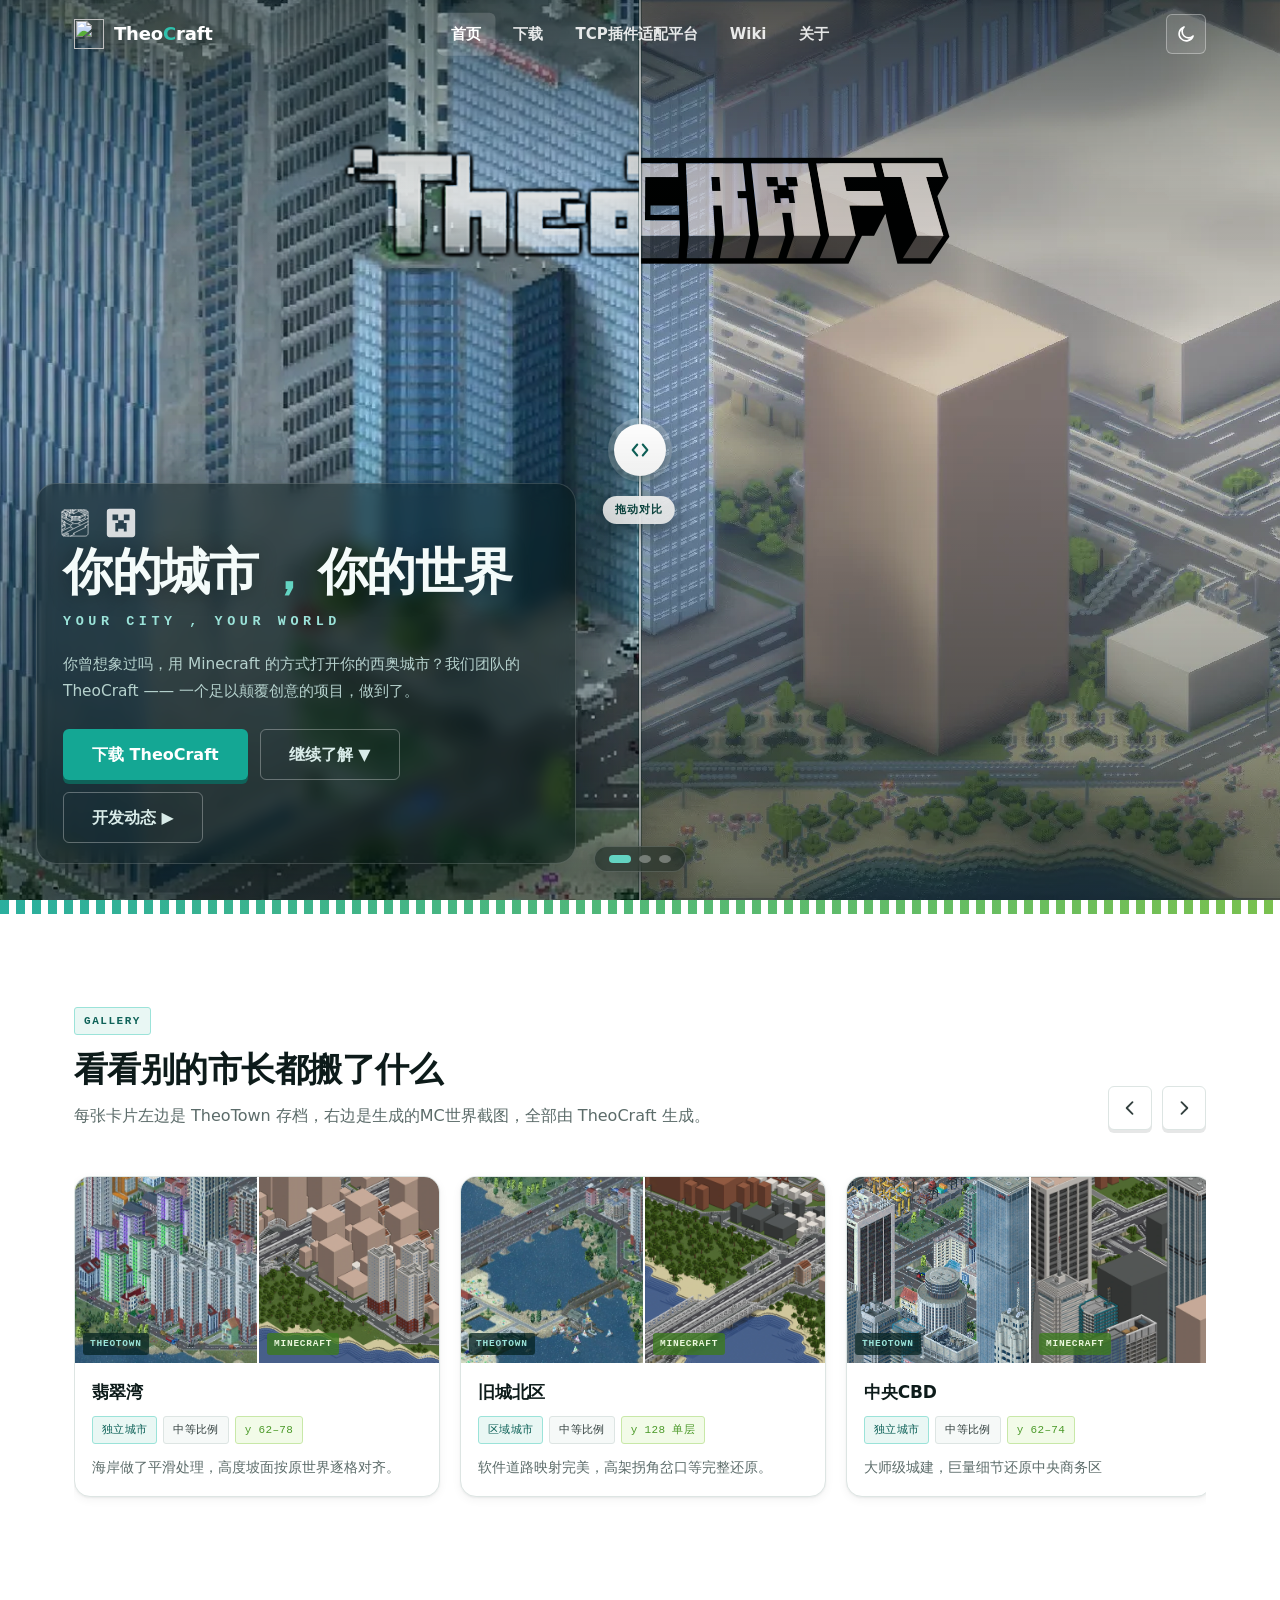
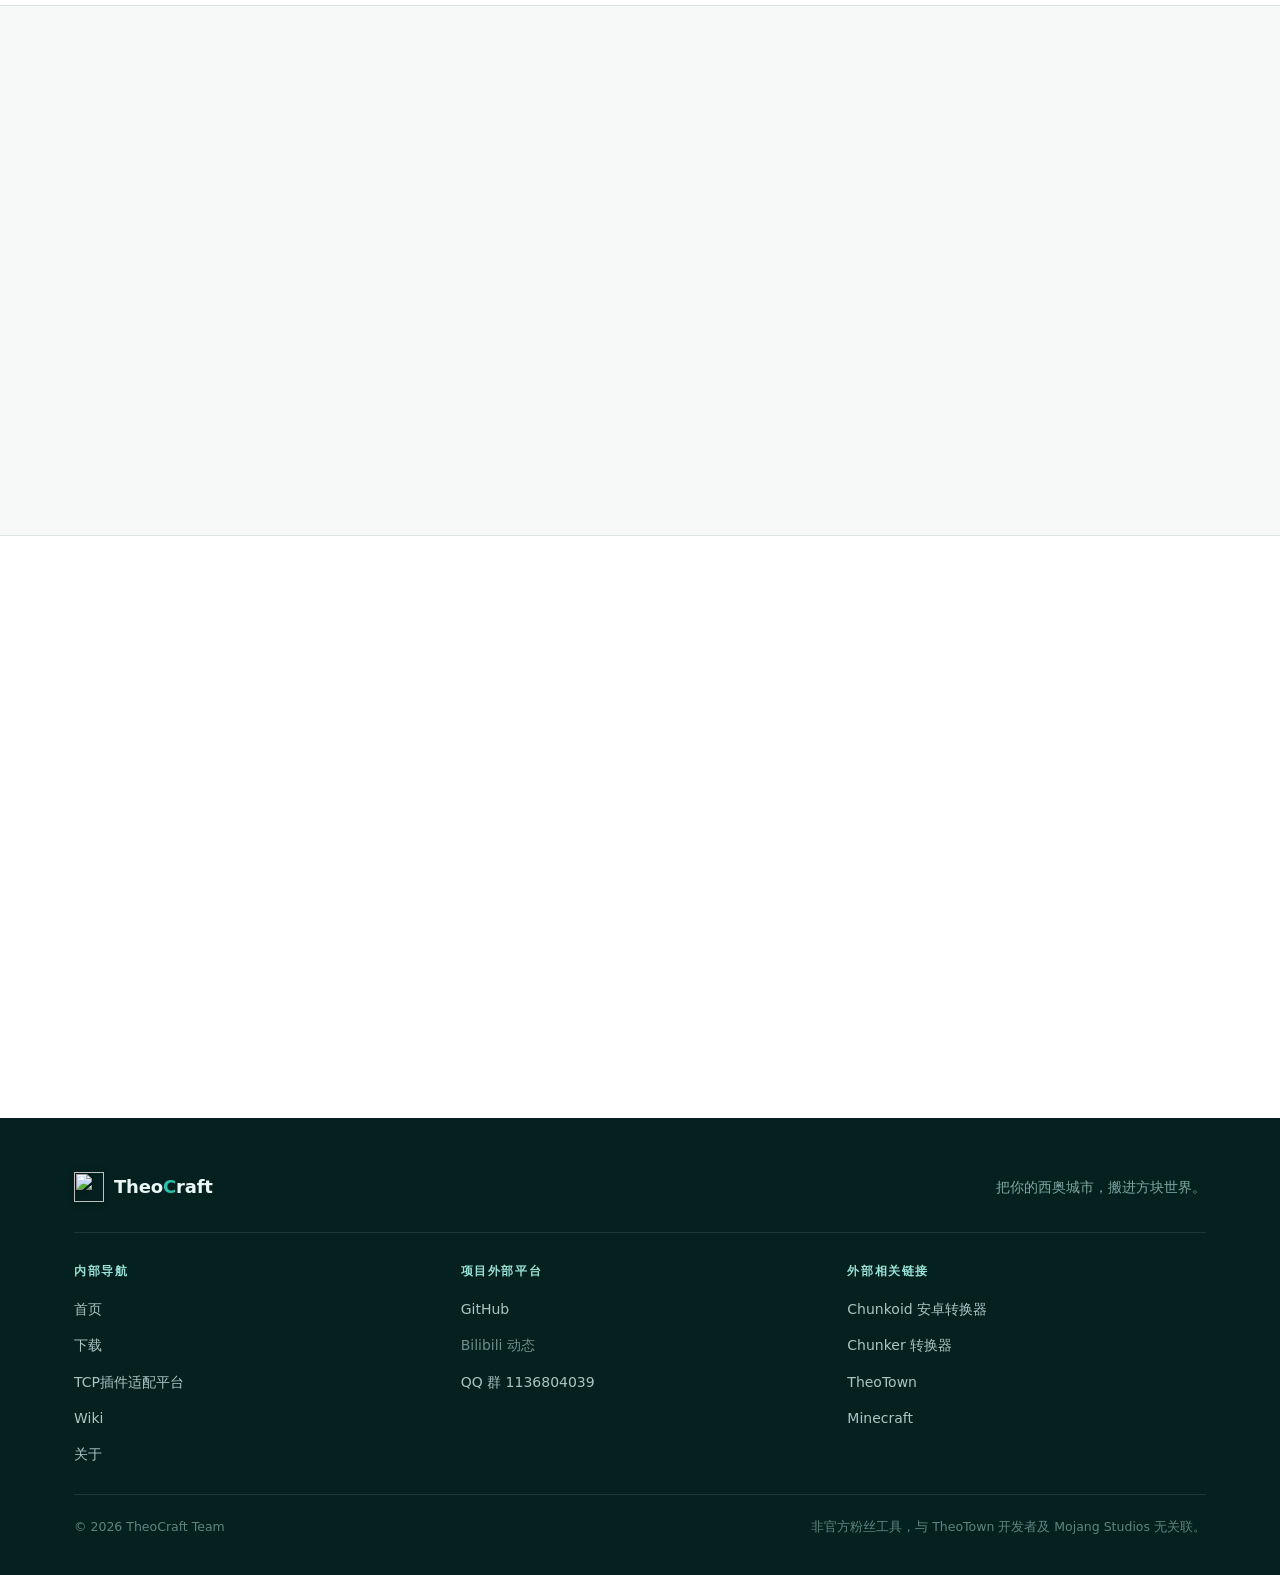
==== commit 446a552f: "更新页面以添加官方 QQ 群信息和一键复制功能" ====
--- a/index.html
+++ b/index.html
@@ -320,7 +320,7 @@
             <!-- 链接待补充 -->
             <li><a href="#" data-todo title="待补充">Bilibili 动态</a></li>
             <!-- 链接待补充 -->
-            <li><a href="#" data-todo title="待补充">QQ 群</a></li>
+            <li><a href="about/index.html#community">QQ 群 1136804039</a></li>
           </ul>
         </div>
 
